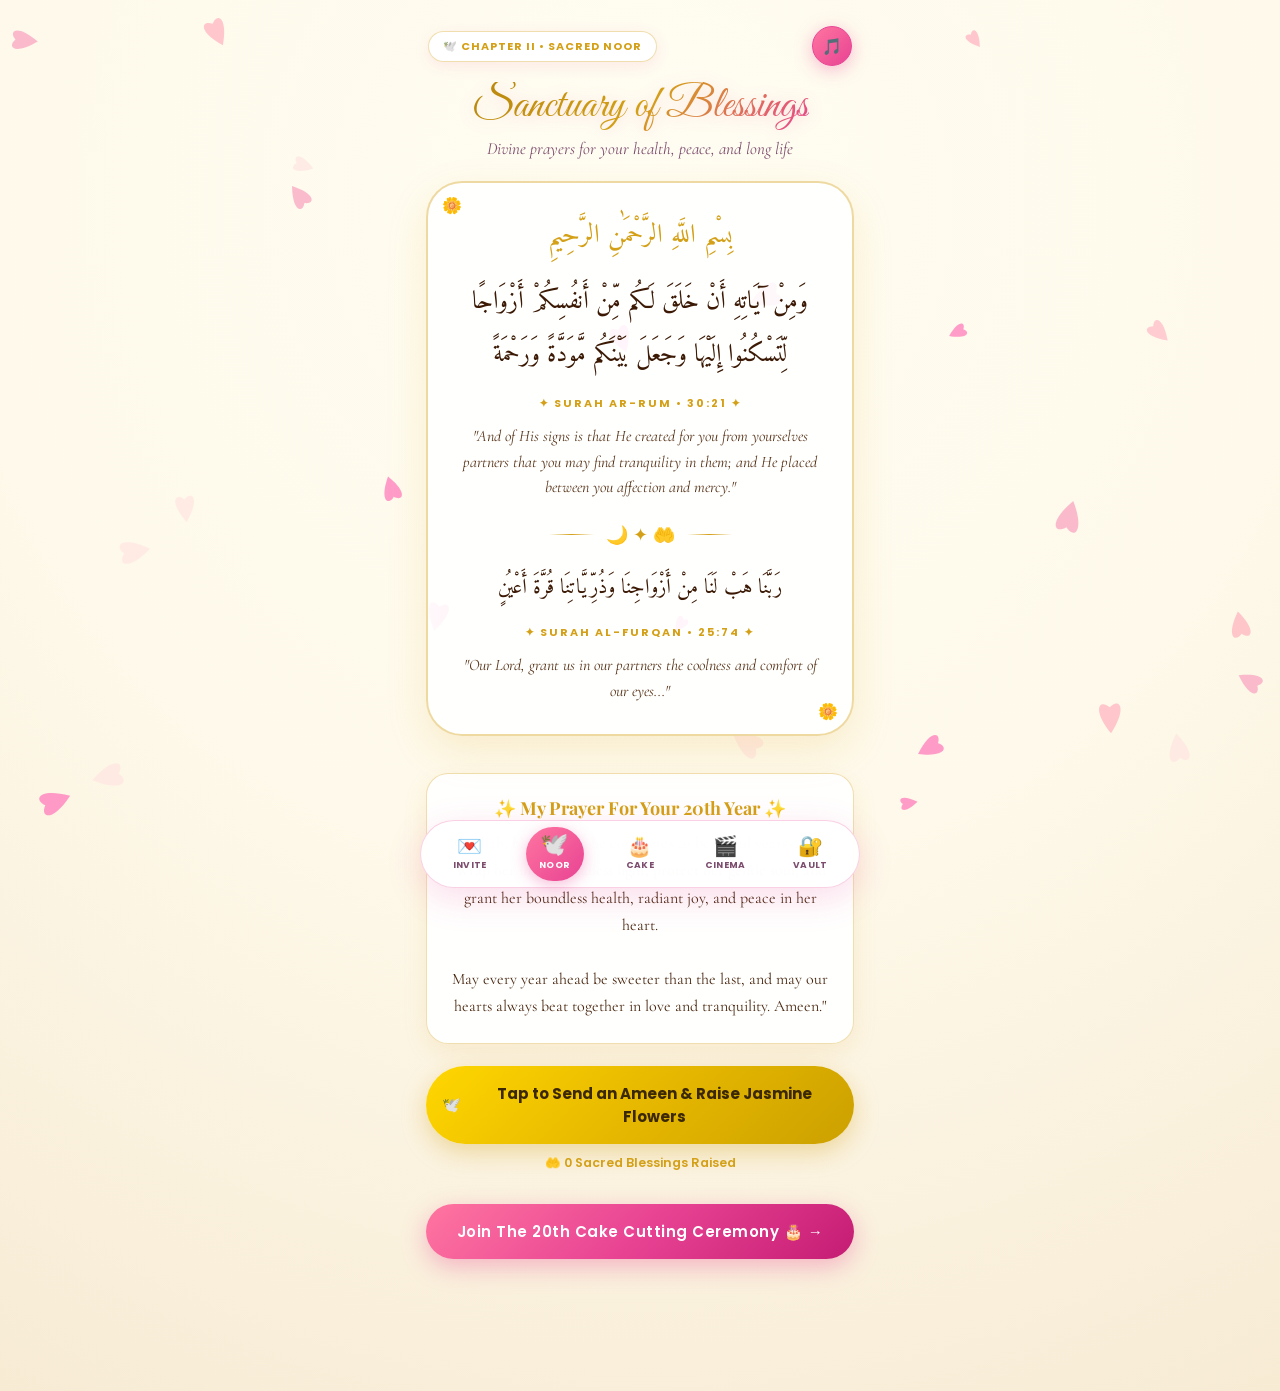
==== blessing.html @ 650d63d4 "Happy 20th Birthday Interactive Experience" ====
<!DOCTYPE html>
<html lang="en">
<head>
  <meta charset="UTF-8">
  <meta name="viewport" content="width=device-width, initial-scale=1.0, maximum-scale=1.0, user-scalable=no, viewport-fit=cover">
  <title>Sanctuary of Noor • Sacred Quranic Blessings</title>
  <link rel="stylesheet" href="shared.css">
  <style>
    /* ═══════════════════════════════════════════
       PAGE 2 THEME: GOLDEN SUNLIGHT & WHITE JASMINE
       ═══════════════════════════════════════════ */
    body {
      background: radial-gradient(circle at 50% 15%, #fffdf2 0%, #fef9ea 50%, #f7ebd4 100%);
    }

    .sacred-frame {
      background: rgba(255, 255, 255, 0.9);
      border: 2px solid rgba(212, 160, 23, 0.4);
      border-radius: var(--radius-lg);
      padding: 30px 18px;
      position: relative;
      box-shadow: 0 15px 40px rgba(212, 160, 23, 0.15), inset 0 0 25px rgba(255, 255, 255, 0.8);
      margin-bottom: 22px;
    }

    .sacred-frame::before {
      content: '🌼';
      position: absolute;
      top: 10px;
      left: 14px;
      font-size: 16px;
    }

    .sacred-frame::after {
      content: '🌼';
      position: absolute;
      bottom: 10px;
      right: 14px;
      font-size: 16px;
    }

    .bismillah {
      font-family: var(--font-arabic);
      font-size: 26px;
      text-align: center;
      color: var(--gold-warm);
      margin-bottom: 18px;
    }

    .quran-verse-ar {
      font-family: var(--font-arabic);
      font-size: clamp(20px, 5.5vw, 25px);
      line-height: 2.1;
      text-align: center;
      color: #3b1904;
      direction: rtl;
      margin-bottom: 14px;
    }

    .quran-reference {
      font-size: 11px;
      text-align: center;
      color: var(--gold-warm);
      letter-spacing: 2px;
      text-transform: uppercase;
      font-weight: 700;
      margin-bottom: 12px;
    }

    .quran-verse-en {
      font-family: var(--font-classy);
      font-size: 16px;
      line-height: 1.6;
      text-align: center;
      color: #59351a;
      font-style: italic;
      margin-bottom: 20px;
      padding: 0 8px;
    }

    .divider-crescent {
      display: flex;
      align-items: center;
      justify-content: center;
      gap: 12px;
      color: var(--gold-warm);
      font-size: 18px;
      margin: 18px 0;
    }

    .divider-line {
      width: 45px;
      height: 1px;
      background: linear-gradient(90deg, transparent, var(--gold-warm), transparent);
    }

    /* Dua Card */
    .dua-card {
      background: rgba(255, 255, 255, 0.95);
      border: 1px solid var(--border-gold);
      border-radius: var(--radius-md);
      padding: 22px 18px;
      margin: 15px 0 22px;
      text-align: center;
      box-shadow: 0 8px 25px rgba(212, 160, 23, 0.12);
    }

    .dua-title {
      font-family: var(--font-serif);
      font-size: 18px;
      font-weight: 700;
      color: var(--gold-warm);
      margin-bottom: 10px;
      display: flex;
      align-items: center;
      justify-content: center;
      gap: 8px;
    }

    .dua-text {
      font-family: var(--font-classy);
      font-size: 16px;
      line-height: 1.7;
      color: #4a2810;
    }

    /* Floating Jasmine / Lantern Button */
    .lantern-spawner-btn {
      width: 100%;
      padding: 16px;
      border-radius: 50px;
      background: linear-gradient(135deg, #ffd700 0%, #e6b800 50%, #cca000 100%);
      border: none;
      color: #3b2800;
      font-family: var(--font-body);
      font-weight: 700;
      font-size: 15px;
      cursor: pointer;
      display: flex;
      align-items: center;
      justify-content: center;
      gap: 10px;
      box-shadow: 0 8px 25px rgba(212, 160, 23, 0.35);
      transition: all 0.3s ease;
      margin-bottom: 10px;
    }

    .lantern-spawner-btn:active {
      transform: scale(0.96);
    }

    .ameen-counter {
      font-size: 12.5px;
      color: var(--gold-warm);
      font-weight: 600;
      text-align: center;
      margin-bottom: 22px;
    }

    .floating-jasmine {
      position: fixed;
      pointer-events: none;
      z-index: 999;
      font-size: 26px;
      animation: driftJasmine 3.8s cubic-bezier(0.2, 0.8, 0.3, 1) forwards;
    }

    @keyframes driftJasmine {
      0% {
        transform: translate(-50%, 0) scale(0.5);
        opacity: 0;
      }
      20% {
        opacity: 1;
        transform: translate(-50%, -30px) scale(1.1);
      }
      100% {
        transform: translate(-50%, -550px) scale(0.8) rotate(35deg);
        opacity: 0;
      }
    }
  </style>
</head>
<body>

  <div class="page-container">
    <!-- Top App Bar -->
    <div class="top-bar">
      <div class="chapter-badge" style="color: var(--gold-warm); border-color: var(--border-gold);">
        🕊️ Chapter II • Sacred Noor
      </div>
      <button class="sound-toggle-btn" id="soundToggleBtn" aria-label="Toggle Sound">🎵</button>
    </div>

    <!-- Sacred Header -->
    <h1 class="title-romantic" style="font-size: 44px; background: linear-gradient(135deg, #b8860b 0%, #d4a017 50%, #e84393 100%); -webkit-background-clip: text; -webkit-text-fill-color: transparent;">
      Sanctuary of Blessings
    </h1>
    <p class="subtitle-soft">Divine prayers for your health, peace, and long life</p>

    <!-- Sacred Frame -->
    <div class="sacred-frame">
      <div class="bismillah">بِسْمِ اللَّهِ الرَّحْمَٰنِ الرَّحِيمِ</div>
      
      <!-- Surah Ar-Rum 30:21 -->
      <div class="quran-verse-ar">
        وَمِنْ آيَاتِهِ أَنْ خَلَقَ لَكُم مِّنْ أَنفُسِكُمْ أَزْوَاجًا لِّتَسْكُنُوا إِلَيْهَا وَجَعَلَ بَيْنَكُم مَّوَدَّةً وَرَحْمَةً
      </div>
      
      <div class="quran-reference">✦ Surah Ar-Rum • 30:21 ✦</div>
      
      <div class="quran-verse-en">
        "And of His signs is that He created for you from yourselves partners that you may find tranquility in them; and He placed between you affection and mercy."
      </div>

      <div class="divider-crescent">
        <span class="divider-line"></span>
        <span>🌙 ✦ 🤲</span>
        <span class="divider-line"></span>
      </div>

      <!-- Surah Al-Furqan 25:74 -->
      <div class="quran-verse-ar" style="font-size: 21px;">
        رَبَّنَا هَبْ لَنَا مِنْ أَزْوَاجِنَا وَذُرِّيَّاتِنَا قُرَّةَ أَعْيُنٍ
      </div>
      
      <div class="quran-reference">✦ Surah Al-Furqan • 25:74 ✦</div>
      
      <div class="quran-verse-en" style="margin-bottom: 0;">
        "Our Lord, grant us in our partners the coolness and comfort of our eyes..."
      </div>
    </div>

    <!-- Personal Dua For Her 20th Birthday -->
    <div class="dua-card">
      <div class="dua-title">✨ My Prayer For Your 20th Year ✨</div>
      <p class="dua-text">
        "O Allah, bless her as she completes 20 beautiful years of life. Wrap her in Your endless light, protect her gentle soul, and grant her boundless health, radiant joy, and peace in her heart.
        <br><br>
        May every year ahead be sweeter than the last, and may our hearts always beat together in love and tranquility. Ameen."
      </p>
    </div>

    <!-- Interactive Blessing Button -->
    <button class="lantern-spawner-btn" id="lanternBtn">
      <span>🕊️</span> Tap to Send an Ameen & Raise Jasmine Flowers
    </button>
    <div class="ameen-counter" id="ameenCounter">🤲 0 Sacred Blessings Raised</div>

    <!-- Next Chapter Button (To Cake Ceremony!) -->
    <a href="cake.html" class="btn-royal" style="margin-top: 10px;">
      Join The 20th Cake Cutting Ceremony 🎂 →
    </a>
  </div>

  <script src="shared.js"></script>
  <script>
    const lanternBtn = document.getElementById('lanternBtn');
    const ameenCounter = document.getElementById('ameenCounter');
    let count = 0;

    lanternBtn.addEventListener('click', (e) => {
      count++;
      ameenCounter.innerHTML = `🤲 ${count} Sacred Blessing${count > 1 ? 's' : ''} Raised to the Heavens`;

      window.triggerHaptic(25);
      if (window.BirthdayAudio) {
        window.BirthdayAudio.playHarpChime([523.25, 659.25, 783.99, 1046.5]);
      }

      const numFlowers = 3;
      for (let i = 0; i < numFlowers; i++) {
        setTimeout(() => {
          const fl = document.createElement('div');
          fl.className = 'floating-jasmine';
          fl.textContent = Math.random() > 0.4 ? '🌼' : '🕊️';
          
          const x = Math.max(30, Math.min(window.innerWidth - 30, e.clientX + (Math.random() - 0.5) * 120));
          const y = e.clientY - 20;

          fl.style.left = `${x}px`;
          fl.style.top = `${y}px`;
          document.body.appendChild(fl);

          setTimeout(() => fl.remove(), 3800);
        }, i * 180);
      }
    });
  </script>
</body>
</html>
---- shared.css ----
/* ═══════════════════════════════════════════════════════════════
   NOOR & ISHQ - ROSY FLORAL & CELEBRATION DESIGN SYSTEM
   Bright, Dreamy, Rose Petals, Urdu Nastaliq & Cinema Morph
   ═══════════════════════════════════════════════════════════════ */

@import url('https://fonts.googleapis.com/css2?family=Amiri:ital,wght@0,400;0,700;1,400&family=Cormorant+Garamond:ital,wght@0,400;0,600;0,700;1,400&family=Great+Vibes&family=Noto+Nastaliq+Urdu:wght@400;600;700&family=Playfair+Display:ital,wght@0,500;0,600;0,700;1,400&family=Poppins:wght@300;400;500;600;700&display=swap');

:root {
  /* Rosy Celebration Light Palette */
  --bg-blush: #fff5f8;
  --bg-cream: #fffdf9;
  --bg-card: rgba(255, 255, 255, 0.92);
  --bg-glass: rgba(255, 255, 255, 0.75);
  
  --rose-primary: #e84393;
  --rose-soft: #ff75a0;
  --rose-petal: #ffb8d2;
  --rose-deep: #b81b6c;
  --gold-warm: #d4a017;
  --gold-shimmer: #e6b800;
  --peach-cream: #ffeaa7;
  
  --text-main: #3a152d;
  --text-muted: #7d4d6e;
  --text-light: #613054;
  
  --border-rose: rgba(232, 67, 147, 0.25);
  --border-gold: rgba(212, 160, 23, 0.35);
  
  --shadow-soft: 0 10px 30px rgba(232, 67, 147, 0.12);
  --shadow-rose: 0 12px 35px rgba(232, 67, 147, 0.22);
  
  --radius-sm: 14px;
  --radius-md: 22px;
  --radius-lg: 36px;
  
  --font-romantic: 'Great Vibes', cursive;
  --font-serif: 'Playfair Display', serif;
  --font-classy: 'Cormorant Garamond', serif;
  --font-arabic: 'Amiri', serif;
  --font-urdu: 'Noto Nastaliq Urdu', serif;
  --font-body: 'Poppins', sans-serif;
}

* {
  margin: 0;
  padding: 0;
  box-sizing: border-box;
  -webkit-tap-highlight-color: transparent;
}

html, body {
  width: 100%;
  min-height: 100vh;
  min-height: 100dvh;
  background-color: var(--bg-blush);
  color: var(--text-main);
  font-family: var(--font-body);
  overflow-x: hidden;
  user-select: none;
  -webkit-user-select: none;
}

body {
  position: relative;
  padding-bottom: 96px; /* Space for bottom nav bar */
}

/* Floating Floral Petals Canvas */
#canvas-petals {
  position: fixed;
  top: 0;
  left: 0;
  width: 100vw;
  height: 100vh;
  pointer-events: none;
  z-index: 1;
}

/* Page Container */
.page-container {
  position: relative;
  z-index: 2;
  width: 100%;
  max-width: 460px;
  margin: 0 auto;
  padding: 20px 16px 36px;
  display: flex;
  flex-direction: column;
  align-items: center;
  min-height: calc(100vh - 96px);
  min-height: calc(100dvh - 96px);
}

/* Top App Header / Status Bar */
.top-bar {
  width: 100%;
  display: flex;
  justify-content: space-between;
  align-items: center;
  padding: 6px 2px 16px;
  position: relative;
  z-index: 10;
}

.chapter-badge {
  display: inline-flex;
  align-items: center;
  gap: 6px;
  padding: 6px 14px;
  background: rgba(255, 255, 255, 0.95);
  border: 1px solid var(--border-rose);
  border-radius: 50px;
  font-size: 11px;
  font-weight: 700;
  letter-spacing: 1px;
  text-transform: uppercase;
  color: var(--rose-deep);
  box-shadow: 0 4px 15px rgba(232, 67, 147, 0.1);
}

.sound-toggle-btn {
  width: 40px;
  height: 40px;
  border-radius: 50%;
  background: rgba(255, 255, 255, 0.92);
  border: 1px solid var(--border-rose);
  color: var(--rose-primary);
  display: flex;
  align-items: center;
  justify-content: center;
  cursor: pointer;
  transition: all 0.3s ease;
  font-size: 16px;
  box-shadow: 0 4px 15px rgba(232, 67, 147, 0.12);
}

.sound-toggle-btn.active {
  background: linear-gradient(135deg, #ff75a0, #e84393);
  color: #fff;
  border-color: #e84393;
  box-shadow: 0 4px 18px rgba(232, 67, 147, 0.35);
}

/* Typography Presets */
.title-romantic {
  font-family: var(--font-romantic);
  font-size: clamp(38px, 11vw, 54px);
  font-weight: normal;
  text-align: center;
  line-height: 1.15;
  background: linear-gradient(135deg, #b81b6c 0%, #e84393 50%, #d4a017 100%);
  -webkit-background-clip: text;
  -webkit-text-fill-color: transparent;
  filter: drop-shadow(0 2px 8px rgba(232, 67, 147, 0.2));
  margin-bottom: 4px;
}

.title-classy {
  font-family: var(--font-serif);
  font-size: clamp(20px, 5.5vw, 26px);
  font-weight: 700;
  text-align: center;
  color: var(--text-main);
  letter-spacing: 0.3px;
  margin-bottom: 6px;
}

.subtitle-soft {
  font-family: var(--font-classy);
  font-size: clamp(15px, 4vw, 17px);
  font-style: italic;
  text-align: center;
  color: var(--text-muted);
  line-height: 1.45;
  margin-bottom: 20px;
}

/* Urdu Typography Class */
.urdu-poetry {
  font-family: var(--font-urdu);
  direction: rtl;
  text-align: center;
  line-height: 2.2;
  font-size: clamp(18px, 5vw, 23px);
  color: #4a1532;
  letter-spacing: 0;
}

.urdu-caption {
  font-family: var(--font-urdu);
  direction: rtl;
  text-align: center;
  line-height: 2.1;
  font-size: 15px;
  color: var(--rose-deep);
}

/* Glass Floral Cards */
.glass-card {
  width: 100%;
  background: var(--bg-card);
  border: 1px solid var(--border-rose);
  border-radius: var(--radius-md);
  padding: 24px 20px;
  box-shadow: var(--shadow-soft);
  backdrop-filter: blur(12px);
  -webkit-backdrop-filter: blur(12px);
  position: relative;
  overflow: hidden;
  margin-bottom: 22px;
}

.glass-card::before {
  content: '';
  position: absolute;
  top: 0;
  left: 0;
  width: 100%;
  height: 4px;
  background: linear-gradient(90deg, #ff75a0, #d4a017, #ff75a0);
}

/* Luxury Floral Buttons */
.btn-royal {
  display: inline-flex;
  align-items: center;
  justify-content: center;
  gap: 10px;
  width: 100%;
  padding: 16px 26px;
  font-family: var(--font-body);
  font-size: 15px;
  font-weight: 600;
  letter-spacing: 0.5px;
  color: #fff;
  background: linear-gradient(135deg, #ff75a0 0%, #e84393 50%, #c41c73 100%);
  border: none;
  border-radius: 50px;
  cursor: pointer;
  text-decoration: none;
  box-shadow: 0 8px 25px rgba(232, 67, 147, 0.35);
  transition: all 0.3s cubic-bezier(0.34, 1.56, 0.64, 1);
  position: relative;
  overflow: hidden;
}

.btn-royal:active {
  transform: scale(0.96);
  box-shadow: 0 4px 15px rgba(232, 67, 147, 0.25);
}

.btn-royal-gold {
  color: #3b2800;
  background: linear-gradient(135deg, #fff3b0 0%, #ffd700 50%, #e2b343 100%);
  box-shadow: 0 8px 25px rgba(212, 160, 23, 0.35);
}

/* Floating Bottom Navigation Bar */
.bottom-nav-bar {
  position: fixed;
  bottom: 12px;
  left: 50%;
  transform: translateX(-50%);
  width: calc(100% - 24px);
  max-width: 440px;
  height: 68px;
  background: rgba(255, 255, 255, 0.95);
  border: 1px solid rgba(232, 67, 147, 0.25);
  border-radius: 40px;
  backdrop-filter: blur(20px);
  -webkit-backdrop-filter: blur(20px);
  display: flex;
  align-items: center;
  justify-content: space-around;
  padding: 0 6px;
  z-index: 1000;
  box-shadow: 0 10px 35px rgba(232, 67, 147, 0.18);
  transition: transform 0.4s ease, opacity 0.4s ease;
}

.bottom-nav-bar.hidden {
  transform: translate(-50%, 120%);
  opacity: 0;
  pointer-events: none;
}

.nav-item {
  display: flex;
  flex-direction: column;
  align-items: center;
  justify-content: center;
  text-decoration: none;
  color: var(--text-muted);
  width: 58px;
  height: 54px;
  border-radius: 27px;
  transition: all 0.3s cubic-bezier(0.4, 0, 0.2, 1);
}

.nav-item-icon {
  font-size: 20px;
  line-height: 1;
  transition: transform 0.3s ease;
}

.nav-item-label {
  font-size: 9px;
  font-weight: 700;
  margin-top: 3px;
  letter-spacing: 0.3px;
  text-transform: uppercase;
}

.nav-item.active {
  color: #fff;
  background: linear-gradient(135deg, #ff75a0, #e84393);
  box-shadow: 0 4px 15px rgba(232, 67, 147, 0.35);
}

.nav-item.active .nav-item-icon {
  transform: translateY(-2px) scale(1.15);
}

/* Touch Floating Flowers */
.touch-flower {
  position: fixed;
  pointer-events: none;
  z-index: 9999;
  animation: floatUpFlower 1.1s cubic-bezier(0.1, 0.8, 0.3, 1) forwards;
}

@keyframes floatUpFlower {
  0% { transform: translate(-50%, -50%) scale(0.6) rotate(0deg); opacity: 1; }
  100% { transform: translate(-50%, calc(-50% - 45px)) scale(1.2) rotate(45deg); opacity: 0; }
}

@keyframes pulseGlowSoft {
  0%, 100% { transform: scale(1); filter: drop-shadow(0 4px 12px rgba(232, 67, 147, 0.25)); }
  50% { transform: scale(1.04); filter: drop-shadow(0 6px 20px rgba(232, 67, 147, 0.45)); }
}

@keyframes floatGentle {
  0%, 100% { transform: translateY(0); }
  50% { transform: translateY(-8px); }
}
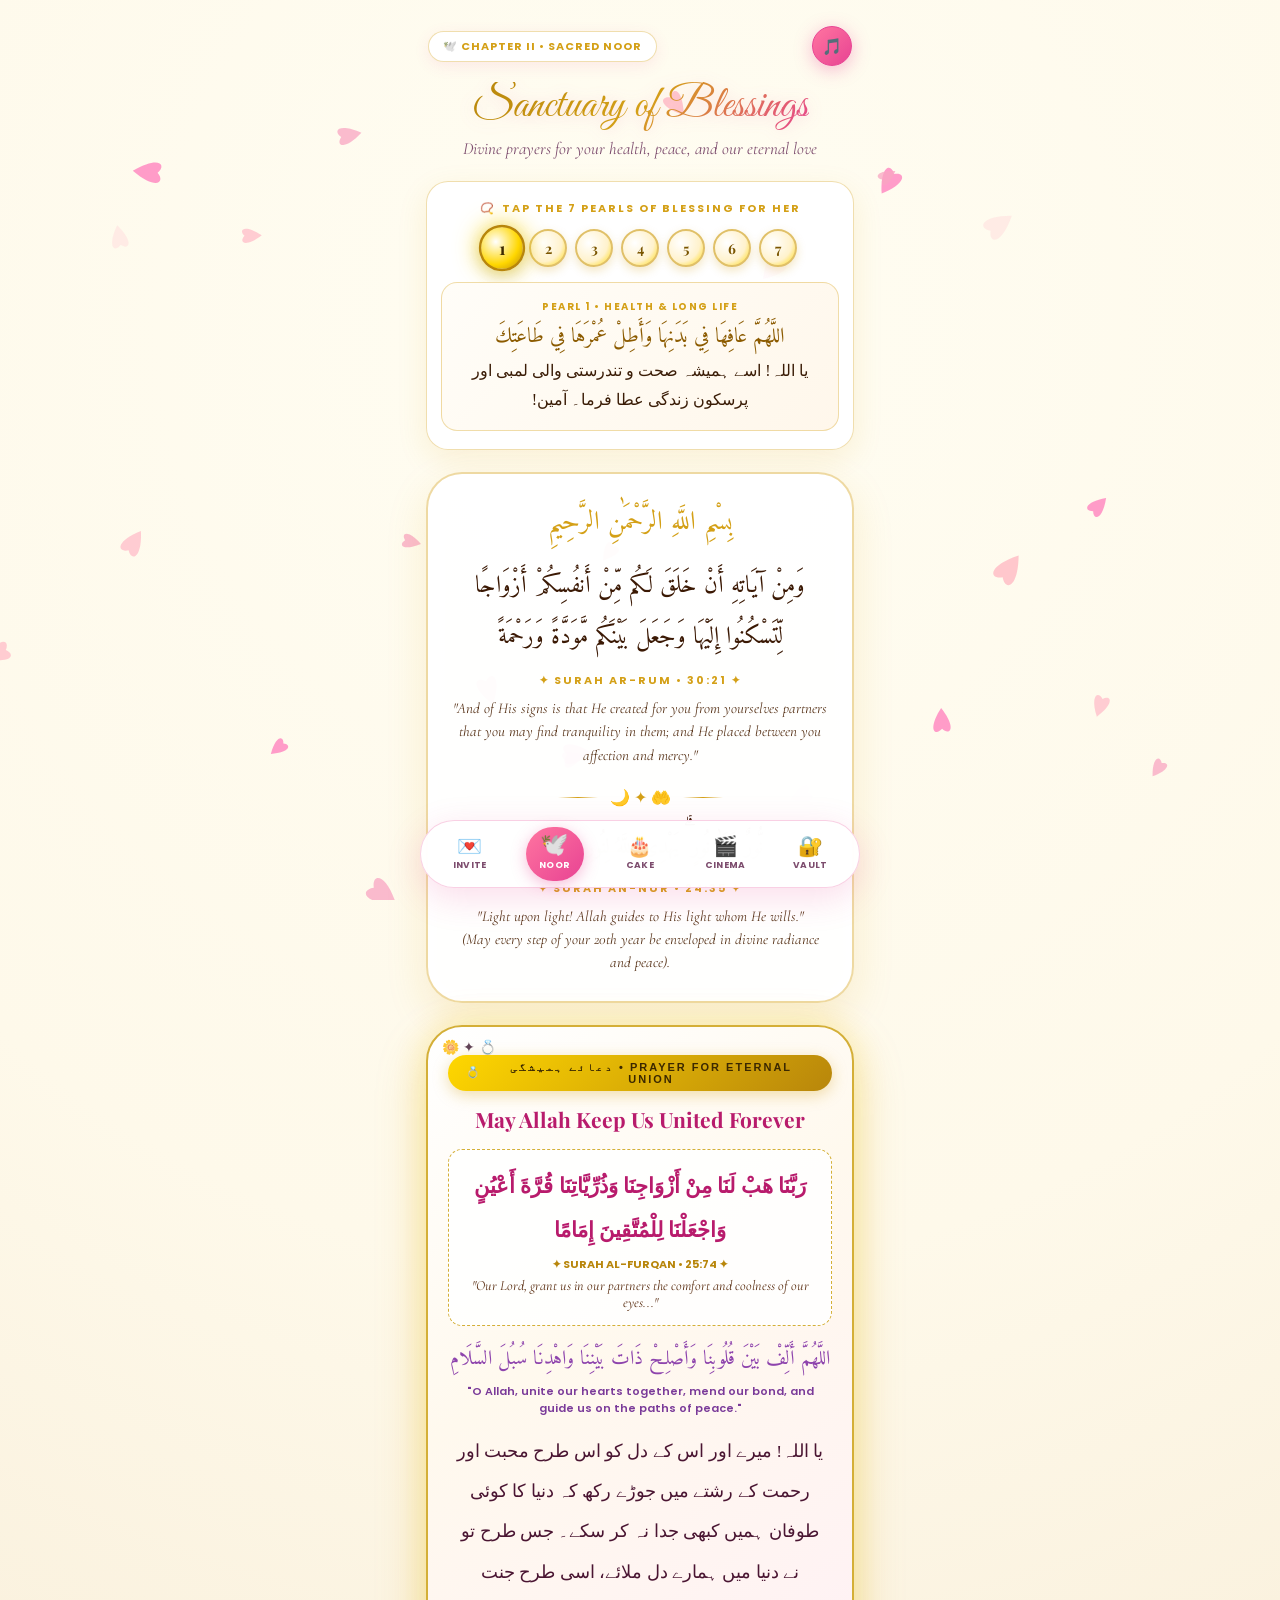
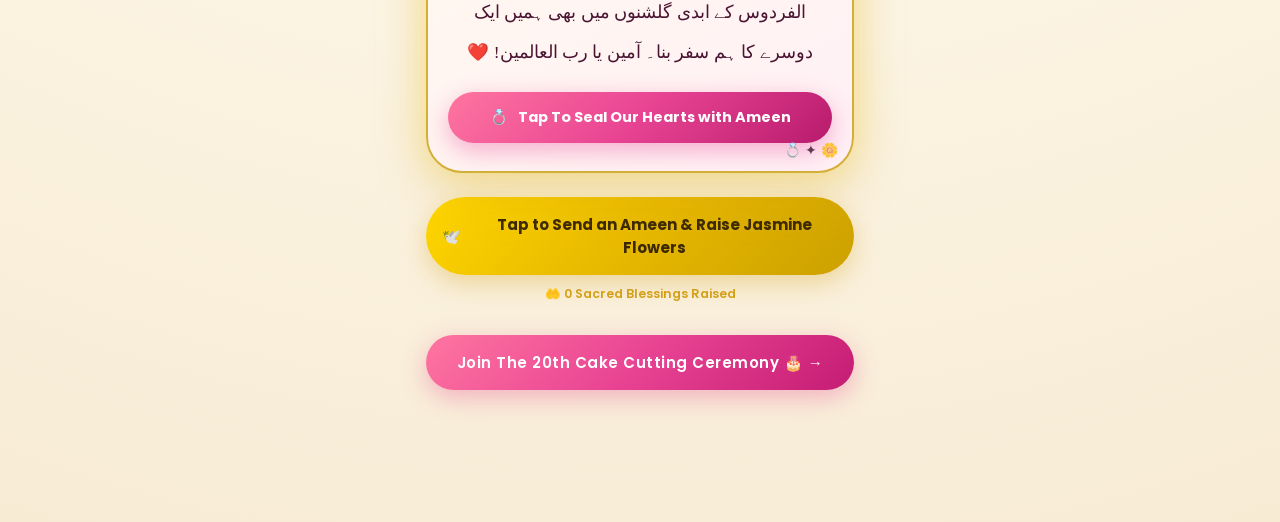
==== commit 04a75248: "Upgrade Noor Sanctuary: 7-Pearl interactive Tasbih, Ayat An-Nur, and highlighted Eternal Union praye" ====
--- a/blessing.html
+++ b/blessing.html
@@ -3,40 +3,133 @@
 <head>
   <meta charset="UTF-8">
   <meta name="viewport" content="width=device-width, initial-scale=1.0, maximum-scale=1.0, user-scalable=no, viewport-fit=cover">
-  <title>Sanctuary of Noor • Sacred Quranic Blessings</title>
+  <title>Sanctuary of Noor • Sacred Blessings & Eternal Union</title>
   <link rel="stylesheet" href="shared.css">
   <style>
     /* ═══════════════════════════════════════════
-       PAGE 2 THEME: GOLDEN SUNLIGHT & WHITE JASMINE
+       PAGE 2 THEME: GOLDEN SUNLIGHT & SACRED NOOR
        ═══════════════════════════════════════════ */
     body {
       background: radial-gradient(circle at 50% 15%, #fffdf2 0%, #fef9ea 50%, #f7ebd4 100%);
     }
 
+    /* ═══════════════════════════════════════════
+       1. INTERACTIVE PEARL TASBIH (7 BLESSINGS)
+       ═══════════════════════════════════════════ */
+    .tasbih-container {
+      width: 100%;
+      background: rgba(255, 255, 255, 0.95);
+      border: 1.5px solid var(--border-gold);
+      border-radius: var(--radius-md);
+      padding: 18px 14px;
+      margin-bottom: 22px;
+      box-shadow: 0 10px 30px rgba(212, 160, 23, 0.12);
+      text-align: center;
+    }
+
+    .tasbih-header-title {
+      font-size: 11px;
+      font-weight: 700;
+      color: var(--gold-warm);
+      letter-spacing: 2px;
+      text-transform: uppercase;
+      margin-bottom: 12px;
+      display: flex;
+      align-items: center;
+      justify-content: center;
+      gap: 6px;
+    }
+
+    /* Pearl Beads Track */
+    .pearls-track {
+      display: flex;
+      justify-content: center;
+      align-items: center;
+      gap: 8px;
+      margin-bottom: 15px;
+    }
+
+    .pearl-bead {
+      width: 38px;
+      height: 38px;
+      border-radius: 50%;
+      background: radial-gradient(circle at 35% 35%, #ffffff, #fff2cc 60%, #ffd700 100%);
+      border: 2px solid #e0c068;
+      box-shadow: 0 4px 10px rgba(212, 160, 23, 0.25);
+      display: flex;
+      align-items: center;
+      justify-content: center;
+      font-family: var(--font-serif);
+      font-size: 14px;
+      font-weight: 700;
+      color: #7a5500;
+      cursor: pointer;
+      transition: all 0.3s cubic-bezier(0.34, 1.56, 0.64, 1);
+    }
+
+    .pearl-bead.active {
+      transform: scale(1.22);
+      background: radial-gradient(circle at 35% 35%, #ffffff, #ffd700 60%, #b8860b 100%);
+      border-color: #b8860b;
+      box-shadow: 0 0 20px rgba(255, 215, 0, 0.8), 0 4px 12px rgba(0, 0, 0, 0.15);
+      color: #3b2800;
+    }
+
+    /* Active Pearl Prayer Display Box */
+    .pearl-prayer-box {
+      background: linear-gradient(135deg, #fffdf8 0%, #fff7eb 100%);
+      border: 1.5px solid rgba(212, 160, 23, 0.35);
+      border-radius: 16px;
+      padding: 16px 14px;
+      animation: popDua 0.5s cubic-bezier(0.34, 1.56, 0.64, 1) forwards;
+      min-height: 125px;
+      display: flex;
+      flex-direction: column;
+      justify-content: center;
+    }
+
+    @keyframes popDua {
+      from { transform: scale(0.95); opacity: 0; }
+      to { transform: scale(1); opacity: 1; }
+    }
+
+    .pearl-dua-badge {
+      font-size: 10px;
+      font-weight: 700;
+      letter-spacing: 1.5px;
+      text-transform: uppercase;
+      color: var(--gold-warm);
+      margin-bottom: 6px;
+    }
+
+    .pearl-dua-ar {
+      font-family: var(--font-arabic);
+      font-size: 21px;
+      color: #8c5b00;
+      direction: rtl;
+      line-height: 1.5;
+      margin-bottom: 4px;
+    }
+
+    .pearl-dua-ur {
+      font-family: var(--font-urdu);
+      font-size: 16px;
+      color: #3a1c06;
+      direction: rtl;
+      line-height: 1.8;
+    }
+
+    /* ═══════════════════════════════════════════
+       2. SACRED QURANIC VERSES FRAME
+       ═══════════════════════════════════════════ */
     .sacred-frame {
-      background: rgba(255, 255, 255, 0.9);
+      background: rgba(255, 255, 255, 0.94);
       border: 2px solid rgba(212, 160, 23, 0.4);
       border-radius: var(--radius-lg);
-      padding: 30px 18px;
+      padding: 26px 18px;
       position: relative;
       box-shadow: 0 15px 40px rgba(212, 160, 23, 0.15), inset 0 0 25px rgba(255, 255, 255, 0.8);
       margin-bottom: 22px;
-    }
-
-    .sacred-frame::before {
-      content: '🌼';
-      position: absolute;
-      top: 10px;
-      left: 14px;
-      font-size: 16px;
-    }
-
-    .sacred-frame::after {
-      content: '🌼';
-      position: absolute;
-      bottom: 10px;
-      right: 14px;
-      font-size: 16px;
     }
 
     .bismillah {
@@ -44,17 +137,17 @@
       font-size: 26px;
       text-align: center;
       color: var(--gold-warm);
-      margin-bottom: 18px;
+      margin-bottom: 16px;
     }
 
     .quran-verse-ar {
       font-family: var(--font-arabic);
-      font-size: clamp(20px, 5.5vw, 25px);
+      font-size: clamp(20px, 5.5vw, 24px);
       line-height: 2.1;
       text-align: center;
       color: #3b1904;
       direction: rtl;
-      margin-bottom: 14px;
+      margin-bottom: 10px;
     }
 
     .quran-reference {
@@ -64,18 +157,18 @@
       letter-spacing: 2px;
       text-transform: uppercase;
       font-weight: 700;
-      margin-bottom: 12px;
+      margin-bottom: 8px;
     }
 
     .quran-verse-en {
       font-family: var(--font-classy);
-      font-size: 16px;
-      line-height: 1.6;
+      font-size: 15px;
+      line-height: 1.55;
       text-align: center;
       color: #59351a;
       font-style: italic;
-      margin-bottom: 20px;
-      padding: 0 8px;
+      margin-bottom: 18px;
+      padding: 0 6px;
     }
 
     .divider-crescent {
@@ -84,47 +177,129 @@
       justify-content: center;
       gap: 12px;
       color: var(--gold-warm);
-      font-size: 18px;
-      margin: 18px 0;
+      font-size: 16px;
+      margin: 16px 0;
     }
 
     .divider-line {
-      width: 45px;
+      width: 40px;
       height: 1px;
       background: linear-gradient(90deg, transparent, var(--gold-warm), transparent);
     }
 
-    /* Dua Card */
-    .dua-card {
-      background: rgba(255, 255, 255, 0.95);
-      border: 1px solid var(--border-gold);
-      border-radius: var(--radius-md);
-      padding: 22px 18px;
-      margin: 15px 0 22px;
+    /* ═══════════════════════════════════════════
+       3. HIGHLIGHTED CENTERPIECE: ETERNAL UNION PRAYER
+       ═══════════════════════════════════════════ */
+    .eternal-union-chamber {
+      width: 100%;
+      background: linear-gradient(145deg, #ffffff 0%, #fff9ee 40%, #fff0f6 100%);
+      border: 2.5px solid #d4af37;
+      border-radius: var(--radius-lg);
+      padding: 28px 20px;
+      position: relative;
+      box-shadow: 0 20px 50px rgba(212, 160, 23, 0.28), 0 0 35px rgba(255, 215, 0, 0.25);
+      margin-bottom: 24px;
       text-align: center;
-      box-shadow: 0 8px 25px rgba(212, 160, 23, 0.12);
-    }
-
-    .dua-title {
+      overflow: hidden;
+    }
+
+    /* Corner Jasmine Flourishes */
+    .eternal-union-chamber::before {
+      content: '🌼 ✦ 💍';
+      position: absolute;
+      top: 10px;
+      left: 14px;
+      font-size: 14px;
+      opacity: 0.8;
+    }
+
+    .eternal-union-chamber::after {
+      content: '💍 ✦ 🌼';
+      position: absolute;
+      bottom: 10px;
+      right: 14px;
+      font-size: 14px;
+      opacity: 0.8;
+    }
+
+    .union-crown-badge {
+      display: inline-flex;
+      align-items: center;
+      gap: 6px;
+      padding: 6px 18px;
+      background: linear-gradient(135deg, #ffd700, #b8860b);
+      color: #3b2800;
+      font-size: 11px;
+      font-weight: 800;
+      letter-spacing: 2px;
+      text-transform: uppercase;
+      border-radius: 50px;
+      box-shadow: 0 4px 15px rgba(212, 160, 23, 0.35);
+      margin-bottom: 14px;
+    }
+
+    .union-title {
       font-family: var(--font-serif);
-      font-size: 18px;
-      font-weight: 700;
-      color: var(--gold-warm);
-      margin-bottom: 10px;
+      font-size: 21px;
+      font-weight: 700;
+      color: var(--rose-deep);
+      margin-bottom: 16px;
+    }
+
+    /* Furqan 25:74 */
+    .furqan-verse-box {
+      background: rgba(255, 255, 255, 0.85);
+      border: 1px dashed #d4af37;
+      border-radius: 14px;
+      padding: 14px 12px;
+      margin-bottom: 16px;
+    }
+
+    .union-urdu-vow {
+      font-family: var(--font-urdu);
+      font-size: 17.5px;
+      line-height: 2.3;
+      color: #4a1532;
+      direction: rtl;
+      margin: 14px 0 20px;
+      padding: 0 6px;
+    }
+
+    /* Interactive "Seal Our Hearts" Button */
+    .seal-union-btn {
+      width: 100%;
+      padding: 15px;
+      border-radius: 50px;
+      background: linear-gradient(135deg, #ff75a0 0%, #e84393 50%, #b81b6c 100%);
+      border: none;
+      color: #ffffff;
+      font-family: var(--font-body);
+      font-size: 14.5px;
+      font-weight: 700;
+      cursor: pointer;
       display: flex;
       align-items: center;
       justify-content: center;
-      gap: 8px;
-    }
-
-    .dua-text {
-      font-family: var(--font-classy);
-      font-size: 16px;
-      line-height: 1.7;
-      color: #4a2810;
-    }
-
-    /* Floating Jasmine / Lantern Button */
+      gap: 10px;
+      box-shadow: 0 8px 25px rgba(232, 67, 147, 0.4);
+      transition: all 0.3s ease;
+    }
+
+    .seal-union-btn:active {
+      transform: scale(0.96);
+    }
+
+    .union-seal-status {
+      font-size: 12.5px;
+      color: var(--gold-warm);
+      font-weight: 700;
+      margin-top: 10px;
+      display: none;
+    }
+
+    /* ═══════════════════════════════════════════
+       4. INTERACTIVE LANTERN BLESSING
+       ═══════════════════════════════════════════ */
     .lantern-spawner-btn {
       width: 100%;
       padding: 16px;
@@ -166,18 +341,9 @@
     }
 
     @keyframes driftJasmine {
-      0% {
-        transform: translate(-50%, 0) scale(0.5);
-        opacity: 0;
-      }
-      20% {
-        opacity: 1;
-        transform: translate(-50%, -30px) scale(1.1);
-      }
-      100% {
-        transform: translate(-50%, -550px) scale(0.8) rotate(35deg);
-        opacity: 0;
-      }
+      0% { transform: translate(-50%, 0) scale(0.5); opacity: 0; }
+      20% { opacity: 1; transform: translate(-50%, -30px) scale(1.1); }
+      100% { transform: translate(-50%, -550px) scale(0.8) rotate(35deg); opacity: 0; }
     }
   </style>
 </head>
@@ -196,19 +362,46 @@
     <h1 class="title-romantic" style="font-size: 44px; background: linear-gradient(135deg, #b8860b 0%, #d4a017 50%, #e84393 100%); -webkit-background-clip: text; -webkit-text-fill-color: transparent;">
       Sanctuary of Blessings
     </h1>
-    <p class="subtitle-soft">Divine prayers for your health, peace, and long life</p>
-
-    <!-- Sacred Frame -->
+    <p class="subtitle-soft">Divine prayers for your health, peace, and our eternal love</p>
+
+    <!-- ═══════════════════════════════════════════
+         PART 1: INTERACTIVE PEARL TASBIH (7 BLESSINGS)
+         ═══════════════════════════════════════════ -->
+    <div class="tasbih-container">
+      <div class="tasbih-header-title">
+        <span>📿</span> Tap The 7 Pearls of Blessing For Her
+      </div>
+
+      <!-- 7 Pearls Track -->
+      <div class="pearls-track" id="pearlsTrack">
+        <div class="pearl-bead active" data-index="0">1</div>
+        <div class="pearl-bead" data-index="1">2</div>
+        <div class="pearl-bead" data-index="2">3</div>
+        <div class="pearl-bead" data-index="3">4</div>
+        <div class="pearl-bead" data-index="4">5</div>
+        <div class="pearl-bead" data-index="5">6</div>
+        <div class="pearl-bead" data-index="6">7</div>
+      </div>
+
+      <!-- Active Prayer Reveal Card -->
+      <div class="pearl-prayer-box" id="pearlPrayerBox">
+        <div class="pearl-dua-badge" id="duaBadge">Pearl 1 • Health & Long Life</div>
+        <div class="pearl-dua-ar" id="duaAr">اللَّهُمَّ عَافِهَا فِي بَدَنِهَا وَأَطِلْ عُمْرَهَا فِي طَاعَتِكَ</div>
+        <div class="pearl-dua-ur" id="duaUr">یا اللہ! اسے ہمیشہ صحت و تندرستی والی لمبی اور پرسکون زندگی عطا فرما۔ آمین!</div>
+      </div>
+    </div>
+
+    <!-- ═══════════════════════════════════════════
+         PART 2: SACRED QURANIC VERSES
+         ═══════════════════════════════════════════ -->
     <div class="sacred-frame">
       <div class="bismillah">بِسْمِ اللَّهِ الرَّحْمَٰنِ الرَّحِيمِ</div>
       
-      <!-- Surah Ar-Rum 30:21 -->
+      <!-- 1. Surah Ar-Rum 30:21 -->
       <div class="quran-verse-ar">
         وَمِنْ آيَاتِهِ أَنْ خَلَقَ لَكُم مِّنْ أَنفُسِكُمْ أَزْوَاجًا لِّتَسْكُنُوا إِلَيْهَا وَجَعَلَ بَيْنَكُم مَّوَدَّةً وَرَحْمَةً
       </div>
-      
       <div class="quran-reference">✦ Surah Ar-Rum • 30:21 ✦</div>
-      
       <div class="quran-verse-en">
         "And of His signs is that He created for you from yourselves partners that you may find tranquility in them; and He placed between you affection and mercy."
       </div>
@@ -219,29 +412,70 @@
         <span class="divider-line"></span>
       </div>
 
+      <!-- 2. Ayat An-Nur 24:35 (Divine Radiance for Her) -->
+      <div class="quran-verse-ar" style="font-size: 21px;">
+        نُّورٌ عَلَىٰ نُورٍ ۗ يَهْدِي اللَّهُ لِنُورِهِ مَن يَشَاءُ
+      </div>
+      <div class="quran-reference">✦ Surah An-Nur • 24:35 ✦</div>
+      <div class="quran-verse-en" style="margin-bottom: 0;">
+        "Light upon light! Allah guides to His light whom He wills."<br>
+        <em>(May every step of your 20th year be enveloped in divine radiance and peace).</em>
+      </div>
+    </div>
+
+    <!-- ═══════════════════════════════════════════
+         PART 3: THE HIGHLIGHTED CENTERPIECE:
+         PRAYER FOR KEEPING US TOGETHER FOREVER
+         ═══════════════════════════════════════════ -->
+    <div class="eternal-union-chamber">
+      <div class="union-crown-badge">
+        <span>💍</span> دعائے ہمیشگی • PRAYER FOR ETERNAL UNION
+      </div>
+
+      <h2 class="union-title">
+        May Allah Keep Us United Forever
+      </h2>
+
       <!-- Surah Al-Furqan 25:74 -->
-      <div class="quran-verse-ar" style="font-size: 21px;">
-        رَبَّنَا هَبْ لَنَا مِنْ أَزْوَاجِنَا وَذُرِّيَّاتِنَا قُرَّةَ أَعْيُنٍ
-      </div>
-      
-      <div class="quran-reference">✦ Surah Al-Furqan • 25:74 ✦</div>
-      
-      <div class="quran-verse-en" style="margin-bottom: 0;">
-        "Our Lord, grant us in our partners the coolness and comfort of our eyes..."
+      <div class="furqan-verse-box">
+        <div class="quran-verse-ar" style="color: #b81b6c; font-weight: bold; font-size: 21px; margin-bottom: 4px;">
+          رَبَّنَا هَبْ لَنَا مِنْ أَزْوَاجِنَا وَذُرِّيَّاتِنَا قُرَّةَ أَعْيُنٍ وَاجْعَلْنَا لِلْمُتَّقِينَ إِمَامًا
+        </div>
+        <div style="font-size: 11px; font-weight: 700; color: #b8860b; text-transform: uppercase;">
+          ✦ Surah Al-Furqan • 25:74 ✦
+        </div>
+        <div style="font-family: var(--font-classy); font-size: 14px; font-style: italic; color: #5a2e12; margin-top: 4px;">
+          "Our Lord, grant us in our partners the comfort and coolness of our eyes..."
+        </div>
+      </div>
+
+      <!-- Prophetic Prayer for Uniting Hearts -->
+      <div style="font-family: var(--font-arabic); font-size: 20px; color: #8e44ad; direction: rtl; margin-bottom: 6px;">
+        اللَّهُمَّ أَلِّفْ بَيْنَ قُلُوبِنَا وَأَصْلِحْ ذَاتَ بَيْنِنَا وَاهْدِنَا سُبُلَ السَّلَامِ
+      </div>
+      <div style="font-size: 11px; color: #7a3a99; font-weight: 600; margin-bottom: 12px;">
+        "O Allah, unite our hearts together, mend our bond, and guide us on the paths of peace."
+      </div>
+
+      <!-- Soulful Urdu Vow -->
+      <div class="union-urdu-vow">
+        یا اللہ! میرے اور اس کے دل کو اس طرح محبت اور رحمت کے رشتے میں جوڑے رکھ کہ دنیا کا کوئی طوفان ہمیں کبھی جدا نہ کر سکے۔  
+        جس طرح تو نے دنیا میں ہمارے دل ملائے، اسی طرح جنت الفردوس کے ابدی گلشنوں میں بھی ہمیں ایک دوسرے کا ہم سفر بنا۔ آمین یا رب العالمین! ❤️
+      </div>
+
+      <!-- Interactive Seal Button -->
+      <button class="seal-union-btn" id="sealUnionBtn">
+        <span>💍</span> Tap To Seal Our Hearts with Ameen
+      </button>
+
+      <div class="union-seal-status" id="unionSealStatus">
+        ✨ Our Hearts Sealed in Allah's Protection • آمین یا رب العالمین ✨
       </div>
     </div>
 
-    <!-- Personal Dua For Her 20th Birthday -->
-    <div class="dua-card">
-      <div class="dua-title">✨ My Prayer For Your 20th Year ✨</div>
-      <p class="dua-text">
-        "O Allah, bless her as she completes 20 beautiful years of life. Wrap her in Your endless light, protect her gentle soul, and grant her boundless health, radiant joy, and peace in her heart.
-        <br><br>
-        May every year ahead be sweeter than the last, and may our hearts always beat together in love and tranquility. Ameen."
-      </p>
-    </div>
-
-    <!-- Interactive Blessing Button -->
+    <!-- ═══════════════════════════════════════════
+         PART 4: INTERACTIVE JASMINE & LANTERNS
+         ═══════════════════════════════════════════ -->
     <button class="lantern-spawner-btn" id="lanternBtn">
       <span>🕊️</span> Tap to Send an Ameen & Raise Jasmine Flowers
     </button>
@@ -253,8 +487,103 @@
     </a>
   </div>
 
+  <script src="assets/fireworks.js"></script>
   <script src="shared.js"></script>
   <script>
+    // ─── 7 PEARLS OF BLESSINGS DATA ───
+    const PEARL_BLESSINGS = [
+      {
+        badge: "Pearl 1 • Health & Long Life",
+        ar: "اللَّهُمَّ عَافِهَا فِي بَدَنِهَا وَأَطِلْ عُمْرَهَا فِي طَاعَتِكَ",
+        ur: "یا اللہ! اسے ہمیشہ صحت و تندرستی والی لمبی اور پرسکون زندگی عطا فرما۔ آمین!"
+      },
+      {
+        badge: "Pearl 2 • Peace of Mind & Heart",
+        ar: "رَبِّ اشْرَحْ لَهَا صَدْرَهَا وَيَسِّرْ لَهَا أَمْرَهَا",
+        ur: "یا اللہ! اس کے دل کو ہر پریشانی سے پاک رکھ کر ہمیشہ سکون کا گہوارہ بنا دے۔ آمین!"
+      },
+      {
+        badge: "Pearl 3 • Divine Noor & Radiance",
+        ar: "اللَّهُمَّ اجْعَلْ لَهَا فِي قَلْبِهَا نُورًا وَفِي وَجْهِهَا نُورًا",
+        ur: "یا اللہ! اس کی زندگی، اس کے دل اور اس کے چہرے کو ہمیشہ اپنے نور سے منور رکھ۔ آمین!"
+      },
+      {
+        badge: "Pearl 4 • Barakah in Her 20s",
+        ar: "اللَّهُمَّ بَارِكْ لَهَا فِي عُمْرِهَا وَشَبَابِهَا وَعَمَلِهَا",
+        ur: "بیسویں سالگرہ پر یا رب! اس کی عمر اور جوانی میں بے حساب برکتیں اور خوشیاں عطا فرما۔ آمین!"
+      },
+      {
+        badge: "Pearl 5 • Divine Protection from Harm",
+        ar: "فَاللَّهُ خَيْرٌ حَافِظًا ۖ وَهُوَ أَرْحَمُ الرَّاحِمِينَ",
+        ur: "یا اللہ! اسے ہر بری نظر، ہر غم اور ہر مصیبت سے اپنی پناہ میں محفوظ رکھ۔ آمین!"
+      },
+      {
+        badge: "Pearl 6 • Fulfillment of Dreams",
+        ar: "رَبَّنَا آتِنَا فِي الدُّنْيَا حَسَنَةً وَفِي الْآخِرَةِ حَسَنَةً",
+        ur: "اس کے دل کی ہر پاکیزہ خواہش اور چھپی دعا کو اپنی بارگاہ میں قبولیت بخش۔ آمین!"
+      },
+      {
+        badge: "Pearl 7 • United Forever in Jannah",
+        ar: "اللَّهُمَّ اجْمَعْنَا فِي ظِلِّ عَرْشِكَ وَفِي فِرْدَوْسِكَ الْأَعْلَى",
+        ur: "یا اللہ! ہماری محبت کو دنیا سے لے کر جنت الفردوس کے اعلیٰ ترین مقام تک ہمیشہ قائم رکھ۔ آمین!"
+      }
+    ];
+
+    const track = document.getElementById('pearlsTrack');
+    const beads = document.querySelectorAll('.pearl-bead');
+    const prayerBox = document.getElementById('pearlPrayerBox');
+    const badge = document.getElementById('duaBadge');
+    const arText = document.getElementById('duaAr');
+    const urText = document.getElementById('duaUr');
+
+    beads.forEach(bead => {
+      bead.addEventListener('click', () => {
+        const idx = parseInt(bead.getAttribute('data-index'));
+        selectPearl(idx);
+      });
+    });
+
+    function selectPearl(idx) {
+      beads.forEach(b => b.classList.remove('active'));
+      beads[idx].classList.add('active');
+
+      window.triggerHaptic(20);
+      if (window.BirthdayAudio) {
+        window.BirthdayAudio.playHarpChime([659.25, 783.99, 987.77, 1174.66]);
+      }
+
+      const item = PEARL_BLESSINGS[idx];
+      badge.textContent = item.badge;
+      arText.textContent = item.ar;
+      urText.textContent = item.ur;
+
+      // Re-trigger animation
+      prayerBox.style.animation = 'none';
+      prayerBox.offsetHeight;
+      prayerBox.style.animation = 'popDua 0.5s cubic-bezier(0.34, 1.56, 0.64, 1) forwards';
+    }
+
+    // ─── SEAL OUR HEARTS INTERACTION ───
+    const sealBtn = document.getElementById('sealUnionBtn');
+    const sealStatus = document.getElementById('unionSealStatus');
+
+    sealBtn.addEventListener('click', () => {
+      window.triggerHaptic([50, 100, 50, 100]);
+      if (window.BirthdayAudio) {
+        window.BirthdayAudio.playHarpChime([523.25, 659.25, 783.99, 1046.5, 1318.5]);
+      }
+
+      sealStatus.style.display = 'block';
+      sealBtn.style.background = 'linear-gradient(135deg, #ffd700, #b8860b)';
+      sealBtn.innerHTML = '<span>💍</span> Sealed With Eternal Ameen ❤️';
+
+      // Launch gentle heart fireworks
+      if (window.Fireworks) {
+        window.Fireworks.launch(null, null, window.innerWidth * 0.5, window.innerHeight * 0.35, true);
+      }
+    });
+
+    // ─── LANTERN BLESSING INTERACTION ───
     const lanternBtn = document.getElementById('lanternBtn');
     const ameenCounter = document.getElementById('ameenCounter');
     let count = 0;
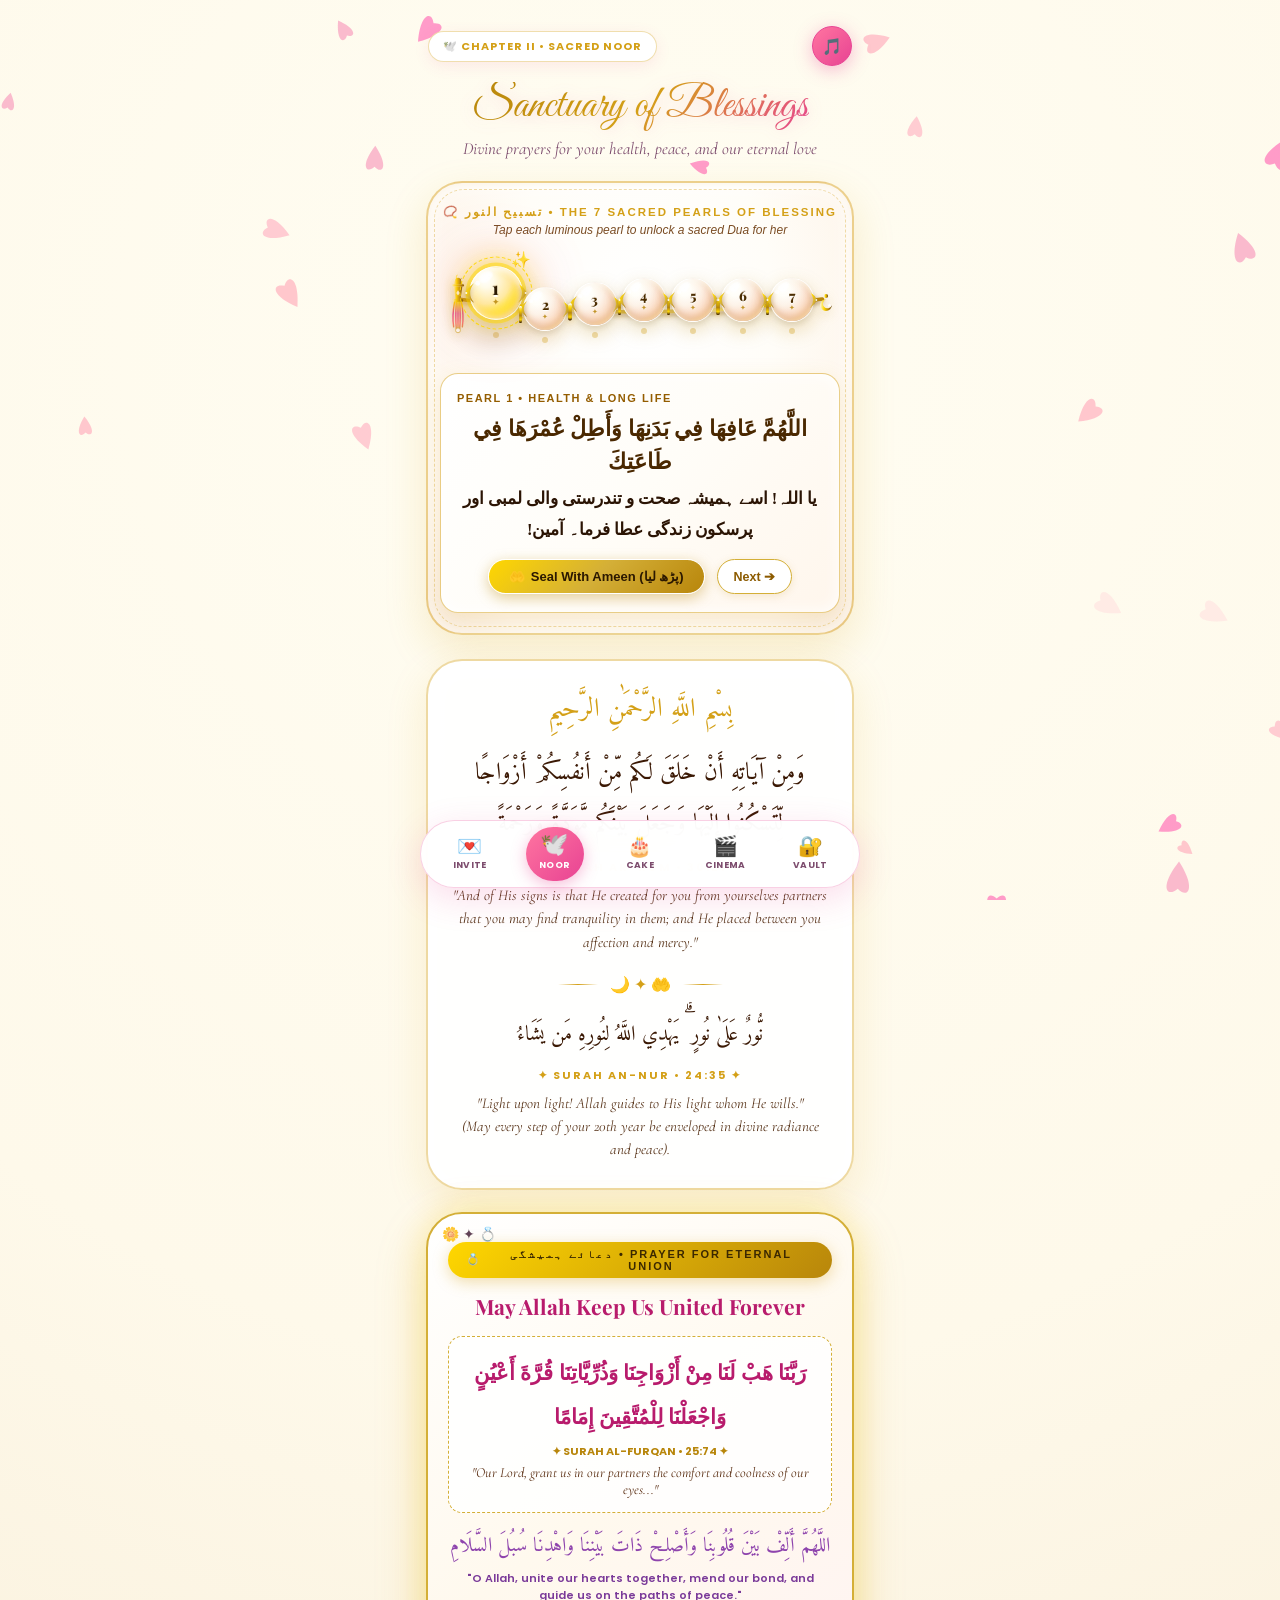
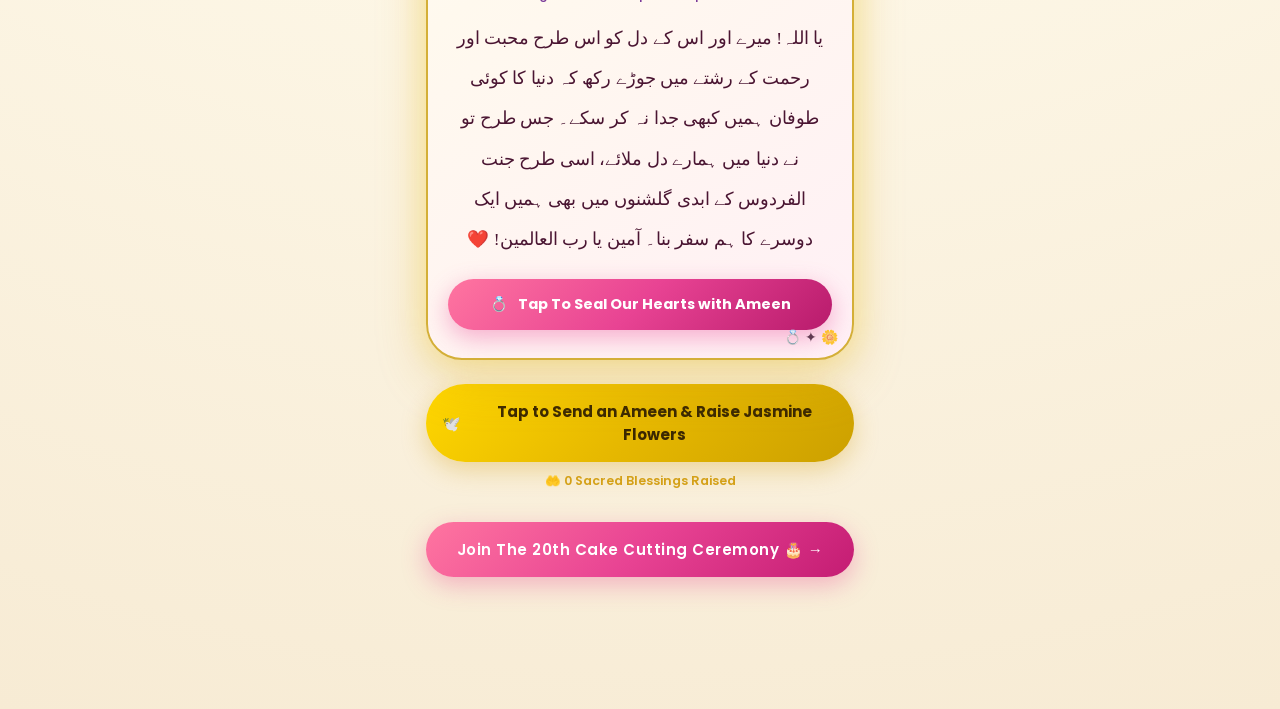
==== commit dc0e9eb4: "Redesign 7-pearl Tasbih with luxury Akoya nacre, 24k gold filigree caps, and interactive Ameen seals" ====
--- a/blessing.html
+++ b/blessing.html
@@ -14,109 +14,486 @@
     }
 
     /* ═══════════════════════════════════════════
-       1. INTERACTIVE PEARL TASBIH (7 BLESSINGS)
+       1. JEWELRY-GRADE PEARL TASBIH (7 SACRED PEARLS)
        ═══════════════════════════════════════════ */
     .tasbih-container {
       width: 100%;
-      background: rgba(255, 255, 255, 0.95);
-      border: 1.5px solid var(--border-gold);
-      border-radius: var(--radius-md);
-      padding: 18px 14px;
-      margin-bottom: 22px;
-      box-shadow: 0 10px 30px rgba(212, 160, 23, 0.12);
+      background: radial-gradient(ellipse at 50% 30%, #ffffff 0%, #fffdf8 45%, #fef5ea 80%, #f7e6d4 100%);
+      border: 2px solid rgba(212, 160, 23, 0.45);
+      border-radius: var(--radius-lg);
+      padding: 22px 12px 20px;
+      margin-bottom: 24px;
+      box-shadow: 0 16px 42px rgba(212, 160, 23, 0.18), 
+                  inset 0 0 25px rgba(255, 255, 255, 0.95),
+                  inset 0 2px 4px rgba(212, 160, 23, 0.12);
       text-align: center;
+      position: relative;
+      overflow: hidden;
+    }
+
+    .tasbih-container::before {
+      content: '';
+      position: absolute;
+      inset: 6px;
+      border: 1px dashed rgba(212, 160, 23, 0.35);
+      border-radius: calc(var(--radius-lg) - 6px);
+      pointer-events: none;
     }
 
     .tasbih-header-title {
-      font-size: 11px;
-      font-weight: 700;
+      font-size: 11.5px;
+      font-weight: 800;
       color: var(--gold-warm);
       letter-spacing: 2px;
       text-transform: uppercase;
-      margin-bottom: 12px;
+      margin-bottom: 4px;
       display: flex;
       align-items: center;
       justify-content: center;
       gap: 6px;
-    }
-
-    /* Pearl Beads Track */
+      position: relative;
+      z-index: 2;
+    }
+
+    .tasbih-subtitle-hint {
+      font-size: 12px;
+      color: #7b4d24;
+      font-style: italic;
+      margin-bottom: 14px;
+      position: relative;
+      z-index: 2;
+    }
+
+    /* Tasbih Strand Wrapper & Natural Curved Cord */
+    .tasbih-strand-wrapper {
+      position: relative;
+      width: 100%;
+      padding: 22px 0 24px;
+      display: flex;
+      justify-content: center;
+      align-items: center;
+      min-height: 105px;
+    }
+
+    .tasbih-cord-curve {
+      position: absolute;
+      top: 50%;
+      left: 2px;
+      right: 2px;
+      width: calc(100% - 4px);
+      height: 60px;
+      transform: translateY(-50%);
+      pointer-events: none;
+      z-index: 1;
+    }
+
+    /* The Pearls Track */
     .pearls-track {
-      display: flex;
+      position: relative;
+      z-index: 2;
+      display: flex;
+      justify-content: space-between;
+      align-items: center;
+      width: 100%;
+      max-width: 410px;
+      padding: 0 4px;
+    }
+
+    /* Imam Minaret Bead (Left Headpiece) */
+    .tasbih-imam-wrapper {
+      display: flex;
+      flex-direction: column;
+      align-items: center;
+      cursor: pointer;
+      user-select: none;
+      transition: transform 0.35s cubic-bezier(0.34, 1.56, 0.64, 1);
+      margin-right: 2px;
+      filter: drop-shadow(0 3px 6px rgba(184, 134, 11, 0.35));
+    }
+    .tasbih-imam-wrapper:hover, .tasbih-imam-wrapper:active {
+      transform: scale(1.12) rotate(-3deg);
+    }
+
+    /* Terminal 24k Gold Crescent Charm (Right) */
+    .tasbih-tail-charm {
+      display: flex;
+      align-items: center;
       justify-content: center;
-      align-items: center;
-      gap: 8px;
-      margin-bottom: 15px;
-    }
-
+      cursor: pointer;
+      user-select: none;
+      transition: transform 0.35s cubic-bezier(0.34, 1.56, 0.64, 1);
+      margin-left: 2px;
+      filter: drop-shadow(0 3px 6px rgba(184, 134, 11, 0.35));
+    }
+    .tasbih-tail-charm:hover, .tasbih-tail-charm:active {
+      transform: scale(1.15) rotate(8deg);
+    }
+
+    /* Pearl Wrapper & Interactive Catenary Offsets */
+    .pearl-wrapper {
+      display: flex;
+      flex-direction: column;
+      align-items: center;
+      cursor: pointer;
+      user-select: none;
+      transition: transform 0.35s cubic-bezier(0.34, 1.56, 0.64, 1);
+    }
+
+    /* Catenary Curve Drape offsets for 7 Pearls */
+    .pearl-wrapper:nth-of-type(1) { transform: translateY(0px); }
+    .pearl-wrapper:nth-of-type(2) { transform: translateY(4px); }
+    .pearl-wrapper:nth-of-type(3) { transform: translateY(7px); }
+    .pearl-wrapper:nth-of-type(4) { transform: translateY(9px); }
+    .pearl-wrapper:nth-of-type(5) { transform: translateY(7px); }
+    .pearl-wrapper:nth-of-type(6) { transform: translateY(4px); }
+    .pearl-wrapper:nth-of-type(7) { transform: translateY(0px); }
+
+    /* 3D Realistic Akoya Pearl Bead */
     .pearl-bead {
-      width: 38px;
-      height: 38px;
+      position: relative;
+      display: flex;
+      align-items: center;
+      justify-content: center;
+      transition: all 0.4s cubic-bezier(0.34, 1.56, 0.64, 1);
+    }
+
+    /* 3D Sphere Modeling */
+    .pearl-sphere {
+      width: clamp(37px, 8.8vw, 44px);
+      height: clamp(37px, 8.8vw, 44px);
       border-radius: 50%;
-      background: radial-gradient(circle at 35% 35%, #ffffff, #fff2cc 60%, #ffd700 100%);
-      border: 2px solid #e0c068;
-      box-shadow: 0 4px 10px rgba(212, 160, 23, 0.25);
-      display: flex;
+      position: relative;
+      display: flex;
+      flex-direction: column;
       align-items: center;
       justify-content: center;
+      /* Photorealistic multi-layered South Sea / Akoya pearl gradient */
+      background: radial-gradient(circle at 30% 26%, #ffffff 0%, #fffef8 14%, #fdf2e2 36%, #fad5b2 62%, #d49f64 84%, #8c5620 100%);
+      box-shadow: 0 8px 20px rgba(184, 134, 11, 0.28), 
+                  0 3px 6px rgba(0, 0, 0, 0.1), 
+                  inset 0 2px 4px rgba(255, 255, 255, 0.95), 
+                  inset -2px -4px 6px rgba(140, 86, 32, 0.45);
+      border: 1px solid rgba(255, 255, 255, 0.85);
+      overflow: hidden;
+      transition: all 0.35s cubic-bezier(0.34, 1.56, 0.64, 1);
+    }
+
+    /* Iridescent Nacre Orient Shimmer */
+    .pearl-nacre-orient {
+      position: absolute;
+      inset: 0;
+      border-radius: 50%;
+      background: radial-gradient(ellipse at 70% 75%, rgba(255, 182, 193, 0.55) 0%, rgba(221, 160, 221, 0.32) 45%, rgba(255, 239, 213, 0) 75%);
+      mix-blend-mode: overlay;
+      pointer-events: none;
+    }
+
+    /* Specular Primary Glint */
+    .pearl-highlight-glint {
+      position: absolute;
+      top: 10%;
+      left: 14%;
+      width: 30%;
+      height: 18%;
+      border-radius: 50%;
+      transform: rotate(-35deg);
+      background: radial-gradient(ellipse at center, #ffffff 0%, rgba(255, 255, 255, 0.95) 45%, rgba(255, 255, 255, 0) 100%);
+      filter: blur(0.3px);
+      pointer-events: none;
+    }
+
+    /* Secondary Pinpoint Catchlight */
+    .pearl-secondary-glint {
+      position: absolute;
+      top: 26%;
+      left: 10%;
+      width: 10%;
+      height: 10%;
+      border-radius: 50%;
+      background: #ffffff;
+      opacity: 0.95;
+      pointer-events: none;
+    }
+
+    /* Ambient Rim Bounce Light */
+    .pearl-rim-bounce {
+      position: absolute;
+      inset: 0;
+      border-radius: 50%;
+      box-shadow: inset -2.5px -4px 7px rgba(255, 225, 175, 0.7);
+      pointer-events: none;
+    }
+
+    /* 24k Gold Filigree Bead Caps (Left & Right) */
+    .bead-cap {
+      position: absolute;
+      top: 50%;
+      transform: translateY(-50%);
+      width: 8px;
+      height: 20px;
+      z-index: 3;
+      pointer-events: none;
+      filter: drop-shadow(0 1px 2px rgba(120, 75, 20, 0.4));
+    }
+    .bead-cap-left { left: -4px; }
+    .bead-cap-right { right: -4px; }
+
+    /* Gold-Embossed Numeral & Star */
+    .pearl-content {
+      position: relative;
+      z-index: 4;
+      display: flex;
+      flex-direction: column;
+      align-items: center;
+      justify-content: center;
+      line-height: 1;
+    }
+    .pearl-num {
       font-family: var(--font-serif);
-      font-size: 14px;
-      font-weight: 700;
-      color: #7a5500;
-      cursor: pointer;
-      transition: all 0.3s cubic-bezier(0.34, 1.56, 0.64, 1);
-    }
-
+      font-size: 13.5px;
+      font-weight: 800;
+      color: #4a2c00;
+      text-shadow: 0 1px 0 rgba(255, 255, 255, 0.95), 0 -1px 0 rgba(110, 65, 0, 0.25);
+    }
+    .pearl-star {
+      font-size: 7px;
+      color: #b8860b;
+      margin-top: 1px;
+      opacity: 0.85;
+    }
+
+    /* Active Glowing State */
     .pearl-bead.active {
-      transform: scale(1.22);
-      background: radial-gradient(circle at 35% 35%, #ffffff, #ffd700 60%, #b8860b 100%);
-      border-color: #b8860b;
-      box-shadow: 0 0 20px rgba(255, 215, 0, 0.8), 0 4px 12px rgba(0, 0, 0, 0.15);
-      color: #3b2800;
+      transform: translateY(-11px) scale(1.22);
+      z-index: 10;
+    }
+    .pearl-bead.active .pearl-sphere {
+      background: radial-gradient(circle at 30% 24%, #ffffff 0%, #fffbe6 15%, #ffe685 45%, #ffd700 70%, #c48b0c 90%, #754f00 100%);
+      box-shadow: 0 0 0 3px rgba(255, 215, 0, 0.5), 
+                  0 0 28px rgba(255, 215, 0, 0.95), 
+                  0 0 52px rgba(232, 67, 147, 0.45), 
+                  0 14px 28px rgba(0, 0, 0, 0.22),
+                  inset 0 2px 5px #ffffff;
+      animation: activePearlPulse 2.8s infinite ease-in-out;
+    }
+    .pearl-bead.active .pearl-num {
+      color: #2b1800;
+      font-size: 14.5px;
+    }
+
+    @keyframes activePearlPulse {
+      0%, 100% {
+        box-shadow: 0 0 0 3px rgba(255, 215, 0, 0.45), 0 0 26px rgba(255, 215, 0, 0.9), 0 0 45px rgba(232, 67, 147, 0.4);
+      }
+      50% {
+        box-shadow: 0 0 0 4.5px rgba(255, 215, 0, 0.7), 0 0 38px rgba(255, 215, 0, 1), 0 0 65px rgba(232, 67, 147, 0.6);
+      }
+    }
+
+    /* Celestial Orbit Halo */
+    .pearl-orbit-halo {
+      display: none;
+      position: absolute;
+      inset: -8px;
+      border-radius: 50%;
+      border: 1.5px dashed rgba(255, 215, 0, 0.85);
+      pointer-events: none;
+      animation: rotateHalo 8s linear infinite;
+    }
+    .pearl-bead.active .pearl-orbit-halo {
+      display: block;
+    }
+    @keyframes rotateHalo {
+      from { transform: rotate(0deg); }
+      to { transform: rotate(360deg); }
+    }
+
+    /* Floating Sparkle */
+    .pearl-floating-sparkle {
+      display: none;
+      position: absolute;
+      top: -15px;
+      right: -6px;
+      font-size: 13px;
+      pointer-events: none;
+      animation: floatSparkle 1.8s infinite ease-in-out;
+    }
+    .pearl-bead.active .pearl-floating-sparkle {
+      display: block;
+    }
+    @keyframes floatSparkle {
+      0%, 100% { transform: translateY(0) scale(0.9); opacity: 0.8; }
+      50% { transform: translateY(-4px) scale(1.2); opacity: 1; }
+    }
+
+    /* Faceted 24k Gold Spacer Rondelles */
+    .pearl-spacer {
+      width: clamp(5px, 1.4vw, 7px);
+      height: clamp(13px, 3.4vw, 17px);
+      background: linear-gradient(180deg, #fff3b0 0%, #ffd700 25%, #b8860b 55%, #ffd700 80%, #68430a 100%);
+      border-radius: 4px;
+      box-shadow: 0 2px 6px rgba(184, 134, 11, 0.4), inset 0 1px 1px #ffffff, inset 0 -1px 1px #4a2e00;
+      position: relative;
+      z-index: 2;
+      margin: 0 1px;
+    }
+    .pearl-spacer:nth-of-type(1) { transform: translateY(2px); }
+    .pearl-spacer:nth-of-type(2) { transform: translateY(5.5px); }
+    .pearl-spacer:nth-of-type(3) { transform: translateY(8px); }
+    .pearl-spacer:nth-of-type(4) { transform: translateY(8px); }
+    .pearl-spacer:nth-of-type(5) { transform: translateY(5.5px); }
+    .pearl-spacer:nth-of-type(6) { transform: translateY(2px); }
+
+    /* Status dot beneath each pearl */
+    .pearl-status-dot {
+      margin-top: 6px;
+      width: 6px;
+      height: 6px;
+      border-radius: 50%;
+      background: rgba(212, 160, 23, 0.35);
+      transition: all 0.3s ease;
+    }
+    .pearl-status-dot.completed {
+      background: #ffd700;
+      box-shadow: 0 0 8px rgba(255, 215, 0, 0.95);
+      transform: scale(1.3);
     }
 
     /* Active Pearl Prayer Display Box */
     .pearl-prayer-box {
-      background: linear-gradient(135deg, #fffdf8 0%, #fff7eb 100%);
-      border: 1.5px solid rgba(212, 160, 23, 0.35);
+      background: linear-gradient(135deg, #ffffff 0%, #fffdf8 50%, #fff6ec 100%);
+      border: 1.5px solid rgba(212, 160, 23, 0.5);
+      border-radius: 18px;
+      padding: 18px 16px;
+      margin-top: 10px;
+      animation: popDua 0.4s cubic-bezier(0.34, 1.56, 0.64, 1) forwards;
+      min-height: 140px;
+      display: flex;
+      flex-direction: column;
+      justify-content: center;
+      box-shadow: 0 8px 24px rgba(212, 160, 23, 0.15), inset 0 0 16px rgba(255, 255, 255, 0.95);
+      position: relative;
+    }
+
+    @keyframes popDua {
+      from { transform: translateY(6px); opacity: 0.85; }
+      to { transform: translateY(0); opacity: 1; }
+    }
+
+    .pearl-prayer-header {
+      display: flex;
+      align-items: center;
+      justify-content: space-between;
+      margin-bottom: 8px;
+    }
+
+    .pearl-dua-badge {
+      font-size: 11px;
+      font-weight: 800;
+      letter-spacing: 1.5px;
+      text-transform: uppercase;
+      color: #945d00;
+    }
+
+    .pearl-recited-pill {
+      font-size: 11px;
+      font-weight: 800;
+      color: #1e8449;
+      background: rgba(39, 174, 96, 0.14);
+      border: 1px solid rgba(39, 174, 96, 0.45);
+      border-radius: 12px;
+      padding: 2px 10px;
+    }
+
+    .pearl-dua-ar {
+      font-family: var(--font-arabic);
+      font-size: 22px;
+      font-weight: 700;
+      color: #4a2800;
+      direction: rtl;
+      line-height: 1.5;
+      margin-bottom: 6px;
+      text-shadow: 0 1px 0 rgba(255, 255, 255, 0.8);
+    }
+
+    .pearl-dua-ur {
+      font-family: var(--font-urdu);
+      font-size: 16.5px;
+      font-weight: 600;
+      color: #2b1404;
+      direction: rtl;
+      line-height: 1.85;
+    }
+
+    .pearl-action-bar {
+      display: flex;
+      align-items: center;
+      justify-content: center;
+      gap: 12px;
+      margin-top: 14px;
+    }
+
+    .pearl-recite-btn {
+      background: linear-gradient(135deg, #ffd700 0%, #d4af37 50%, #b8860b 100%);
+      color: #2b1800;
+      border: 1.5px solid #ffffff;
+      border-radius: 20px;
+      padding: 9px 20px;
+      font-size: 13px;
+      font-weight: 800;
+      cursor: pointer;
+      box-shadow: 0 4px 14px rgba(184, 134, 11, 0.4);
+      display: flex;
+      align-items: center;
+      gap: 6px;
+      transition: all 0.3s ease;
+    }
+    .pearl-recite-btn:hover {
+      transform: translateY(-2px);
+      box-shadow: 0 6px 18px rgba(184, 134, 11, 0.55);
+    }
+    .pearl-recite-btn.sealed {
+      background: linear-gradient(135deg, #27ae60 0%, #2ecc71 100%);
+      color: #ffffff;
+      box-shadow: 0 4px 14px rgba(39, 174, 96, 0.4);
+    }
+
+    .pearl-next-btn {
+      background: #ffffff;
+      color: #8c5b00;
+      border: 1.5px solid #d4af37;
+      border-radius: 20px;
+      padding: 9px 16px;
+      font-size: 12.5px;
+      font-weight: 800;
+      cursor: pointer;
+      box-shadow: 0 2px 8px rgba(184, 134, 11, 0.15);
+      transition: all 0.3s ease;
+    }
+    .pearl-next-btn:hover {
+      background: #fff8e8;
+      border-color: var(--gold-warm);
+    }
+      border-radius: 20px;
+      padding: 8px 14px;
+      font-size: 12px;
+      font-weight: 700;
+      cursor: pointer;
+      transition: all 0.3s ease;
+    }
+    .pearl-next-btn:hover {
+      background: #ffffff;
+      border-color: var(--gold-warm);
+    }
+
+    .tasbih-completion-banner {
+      background: linear-gradient(135deg, #fffcf2 0%, #ffeaa7 50%, #fed330 100%);
+      border: 2px solid #ffd700;
       border-radius: 16px;
       padding: 16px 14px;
-      animation: popDua 0.5s cubic-bezier(0.34, 1.56, 0.64, 1) forwards;
-      min-height: 125px;
-      display: flex;
-      flex-direction: column;
-      justify-content: center;
-    }
-
-    @keyframes popDua {
-      from { transform: scale(0.95); opacity: 0; }
-      to { transform: scale(1); opacity: 1; }
-    }
-
-    .pearl-dua-badge {
-      font-size: 10px;
-      font-weight: 700;
-      letter-spacing: 1.5px;
-      text-transform: uppercase;
-      color: var(--gold-warm);
-      margin-bottom: 6px;
-    }
-
-    .pearl-dua-ar {
-      font-family: var(--font-arabic);
-      font-size: 21px;
-      color: #8c5b00;
-      direction: rtl;
-      line-height: 1.5;
-      margin-bottom: 4px;
-    }
-
-    .pearl-dua-ur {
-      font-family: var(--font-urdu);
-      font-size: 16px;
-      color: #3a1c06;
-      direction: rtl;
-      line-height: 1.8;
+      margin-top: 12px;
+      animation: popDua 0.6s cubic-bezier(0.34, 1.56, 0.64, 1) forwards;
+      box-shadow: 0 8px 25px rgba(255, 215, 0, 0.35);
     }
 
     /* ═══════════════════════════════════════════
@@ -203,7 +580,6 @@
       overflow: hidden;
     }
 
-    /* Corner Jasmine Flourishes */
     .eternal-union-chamber::before {
       content: '🌼 ✦ 💍';
       position: absolute;
@@ -246,7 +622,6 @@
       margin-bottom: 16px;
     }
 
-    /* Furqan 25:74 */
     .furqan-verse-box {
       background: rgba(255, 255, 255, 0.85);
       border: 1px dashed #d4af37;
@@ -265,7 +640,6 @@
       padding: 0 6px;
     }
 
-    /* Interactive "Seal Our Hearts" Button */
     .seal-union-btn {
       width: 100%;
       padding: 15px;
@@ -364,30 +738,322 @@
     </h1>
     <p class="subtitle-soft">Divine prayers for your health, peace, and our eternal love</p>
 
+    <!-- Shared SVG Gradients for Jewelry-Grade Tasbih -->
+    <svg width="0" height="0" style="position: absolute; pointer-events: none;">
+      <defs>
+        <!-- 24k Royal Gold Gradient for Bead Caps & Rondelles -->
+        <linearGradient id="capGoldGrad" x1="0%" y1="0%" x2="100%" y2="100%">
+          <stop offset="0%" stop-color="#fff8d1"/>
+          <stop offset="25%" stop-color="#ffd700"/>
+          <stop offset="60%" stop-color="#d4af37"/>
+          <stop offset="85%" stop-color="#b8860b"/>
+          <stop offset="100%" stop-color="#6a4400"/>
+        </linearGradient>
+
+        <!-- Imam Minaret Gold Gradient -->
+        <linearGradient id="imamGoldGrad" x1="0%" y1="0%" x2="100%" y2="0%">
+          <stop offset="0%" stop-color="#fff8d1"/>
+          <stop offset="35%" stop-color="#ffd700"/>
+          <stop offset="70%" stop-color="#b8860b"/>
+          <stop offset="100%" stop-color="#5a3800"/>
+        </linearGradient>
+
+        <!-- Golden & Rose Silk Tassel Threads -->
+        <linearGradient id="tasselSilkGrad" x1="0%" y1="0%" x2="0%" y2="100%">
+          <stop offset="0%" stop-color="#ffd700"/>
+          <stop offset="40%" stop-color="#e84393"/>
+          <stop offset="75%" stop-color="#ff7675"/>
+          <stop offset="100%" stop-color="#d4af37"/>
+        </linearGradient>
+
+        <!-- Braided Silk Cord Metallic Glow -->
+        <linearGradient id="cordBraidGrad" x1="0%" y1="0%" x2="100%" y2="0%">
+          <stop offset="0%" stop-color="#b8860b"/>
+          <stop offset="15%" stop-color="#ffd700"/>
+          <stop offset="30%" stop-color="#fff0aa"/>
+          <stop offset="50%" stop-color="#d4af37"/>
+          <stop offset="70%" stop-color="#fff0aa"/>
+          <stop offset="85%" stop-color="#ffd700"/>
+          <stop offset="100%" stop-color="#b8860b"/>
+        </linearGradient>
+
+        <!-- Cord Drop Shadow Filter -->
+        <filter id="cordShadow" x="-10%" y="-30%" width="120%" height="200%">
+          <feDropShadow dx="0" dy="2.5" stdDeviation="2" flood-color="rgba(140, 86, 20, 0.45)"/>
+        </filter>
+      </defs>
+    </svg>
+
     <!-- ═══════════════════════════════════════════
-         PART 1: INTERACTIVE PEARL TASBIH (7 BLESSINGS)
+         PART 1: JEWELRY-GRADE PEARL TASBIH (7 SACRED PEARLS)
          ═══════════════════════════════════════════ -->
     <div class="tasbih-container">
       <div class="tasbih-header-title">
-        <span>📿</span> Tap The 7 Pearls of Blessing For Her
-      </div>
-
-      <!-- 7 Pearls Track -->
-      <div class="pearls-track" id="pearlsTrack">
-        <div class="pearl-bead active" data-index="0">1</div>
-        <div class="pearl-bead" data-index="1">2</div>
-        <div class="pearl-bead" data-index="2">3</div>
-        <div class="pearl-bead" data-index="3">4</div>
-        <div class="pearl-bead" data-index="4">5</div>
-        <div class="pearl-bead" data-index="5">6</div>
-        <div class="pearl-bead" data-index="6">7</div>
+        <span>📿</span> تسبيح النور • The 7 Sacred Pearls of Blessing
+      </div>
+      <div class="tasbih-subtitle-hint">
+        Tap each luminous pearl to unlock a sacred Dua for her
+      </div>
+
+      <!-- Natural Curved Braided Silk Strand with 7 Pearls, Minaret & Spacers -->
+      <div class="tasbih-strand-wrapper">
+        <svg class="tasbih-cord-curve" viewBox="0 0 380 60" preserveAspectRatio="none">
+          <path d="M 15 22 Q 190 48 365 22" stroke="url(#cordBraidGrad)" stroke-width="3.5" fill="none" stroke-linecap="round" filter="url(#cordShadow)"/>
+        </svg>
+
+        <div class="pearls-track" id="pearlsTrack">
+          <!-- 1. The Sculpted 24k Gold Imam Minaret Headpiece & Silk Tassel -->
+          <div class="tasbih-imam-wrapper" id="imamBead" title="Imam Headpiece • شاہد">
+            <svg class="tasbih-imam-svg" viewBox="0 0 32 76" width="28" height="66">
+              <path d="M16,2 A3.5,3.5 0 1,0 20,5.5 A2.8,2.8 0 1,1 16,2 Z" fill="url(#imamGoldGrad)"/>
+              <path d="M13,7 Q16,4 19,7 L21,13 L11,13 Z" fill="url(#imamGoldGrad)"/>
+              <rect x="9" y="13" width="14" height="2.5" rx="1.2" fill="url(#imamGoldGrad)"/>
+              <path d="M11,15.5 L21,15.5 L19,30 L13,30 Z" fill="url(#imamGoldGrad)"/>
+              <polygon points="16,20 18,23 16,26 14,23" fill="#ffffff" opacity="0.95"/>
+              <rect x="10" y="30" width="12" height="3.5" rx="1.7" fill="url(#imamGoldGrad)"/>
+              <path d="M12,33.5 Q9,50 11,62 M14,33.5 Q13,52 14,64 M16,33.5 Q16,54 16,66 M18,33.5 Q19,52 18,64 M20,33.5 Q23,50 21,62" stroke="url(#tasselSilkGrad)" stroke-width="1.6" stroke-linecap="round" fill="none"/>
+              <circle cx="16" cy="66" r="2.8" fill="#fffdf9" stroke="#d4af37" stroke-width="0.8"/>
+            </svg>
+          </div>
+
+          <!-- Pearl 1 -->
+          <div class="pearl-wrapper" data-index="0" title="Pearl 1 • Health & Long Life">
+            <div class="pearl-bead active">
+              <svg class="bead-cap bead-cap-left" viewBox="0 0 10 24">
+                <path d="M10,2 Q4,6 1,12 Q4,18 10,22 Q6,17 6,12 Q6,7 10,2 Z" fill="url(#capGoldGrad)"/>
+                <circle cx="2" cy="12" r="1.1" fill="#fff" opacity="0.9"/>
+              </svg>
+              <div class="pearl-sphere">
+                <div class="pearl-nacre-orient"></div>
+                <div class="pearl-highlight-glint"></div>
+                <div class="pearl-secondary-glint"></div>
+                <div class="pearl-rim-bounce"></div>
+                <div class="pearl-content">
+                  <span class="pearl-num">1</span>
+                  <span class="pearl-star">✦</span>
+                </div>
+              </div>
+              <svg class="bead-cap bead-cap-right" viewBox="0 0 10 24">
+                <path d="M0,2 Q6,6 9,12 Q6,18 0,22 Q4,17 4,12 Q4,7 0,2 Z" fill="url(#capGoldGrad)"/>
+                <circle cx="8" cy="12" r="1.1" fill="#fff" opacity="0.9"/>
+              </svg>
+              <div class="pearl-orbit-halo"></div>
+              <div class="pearl-floating-sparkle">✨</div>
+            </div>
+            <div class="pearl-status-dot" id="dot-0"></div>
+          </div>
+
+          <div class="pearl-spacer"></div>
+
+          <!-- Pearl 2 -->
+          <div class="pearl-wrapper" data-index="1" title="Pearl 2 • Peace of Mind & Heart">
+            <div class="pearl-bead">
+              <svg class="bead-cap bead-cap-left" viewBox="0 0 10 24">
+                <path d="M10,2 Q4,6 1,12 Q4,18 10,22 Q6,17 6,12 Q6,7 10,2 Z" fill="url(#capGoldGrad)"/>
+                <circle cx="2" cy="12" r="1.1" fill="#fff" opacity="0.9"/>
+              </svg>
+              <div class="pearl-sphere">
+                <div class="pearl-nacre-orient"></div>
+                <div class="pearl-highlight-glint"></div>
+                <div class="pearl-secondary-glint"></div>
+                <div class="pearl-rim-bounce"></div>
+                <div class="pearl-content">
+                  <span class="pearl-num">2</span>
+                  <span class="pearl-star">✦</span>
+                </div>
+              </div>
+              <svg class="bead-cap bead-cap-right" viewBox="0 0 10 24">
+                <path d="M0,2 Q6,6 9,12 Q6,18 0,22 Q4,17 4,12 Q4,7 0,2 Z" fill="url(#capGoldGrad)"/>
+                <circle cx="8" cy="12" r="1.1" fill="#fff" opacity="0.9"/>
+              </svg>
+              <div class="pearl-orbit-halo"></div>
+              <div class="pearl-floating-sparkle">✨</div>
+            </div>
+            <div class="pearl-status-dot" id="dot-1"></div>
+          </div>
+
+          <div class="pearl-spacer"></div>
+
+          <!-- Pearl 3 -->
+          <div class="pearl-wrapper" data-index="2" title="Pearl 3 • Divine Noor & Radiance">
+            <div class="pearl-bead">
+              <svg class="bead-cap bead-cap-left" viewBox="0 0 10 24">
+                <path d="M10,2 Q4,6 1,12 Q4,18 10,22 Q6,17 6,12 Q6,7 10,2 Z" fill="url(#capGoldGrad)"/>
+                <circle cx="2" cy="12" r="1.1" fill="#fff" opacity="0.9"/>
+              </svg>
+              <div class="pearl-sphere">
+                <div class="pearl-nacre-orient"></div>
+                <div class="pearl-highlight-glint"></div>
+                <div class="pearl-secondary-glint"></div>
+                <div class="pearl-rim-bounce"></div>
+                <div class="pearl-content">
+                  <span class="pearl-num">3</span>
+                  <span class="pearl-star">✦</span>
+                </div>
+              </div>
+              <svg class="bead-cap bead-cap-right" viewBox="0 0 10 24">
+                <path d="M0,2 Q6,6 9,12 Q6,18 0,22 Q4,17 4,12 Q4,7 0,2 Z" fill="url(#capGoldGrad)"/>
+                <circle cx="8" cy="12" r="1.1" fill="#fff" opacity="0.9"/>
+              </svg>
+              <div class="pearl-orbit-halo"></div>
+              <div class="pearl-floating-sparkle">✨</div>
+            </div>
+            <div class="pearl-status-dot" id="dot-2"></div>
+          </div>
+
+          <div class="pearl-spacer"></div>
+
+          <!-- Pearl 4 -->
+          <div class="pearl-wrapper" data-index="3" title="Pearl 4 • Barakah in Her 20s">
+            <div class="pearl-bead">
+              <svg class="bead-cap bead-cap-left" viewBox="0 0 10 24">
+                <path d="M10,2 Q4,6 1,12 Q4,18 10,22 Q6,17 6,12 Q6,7 10,2 Z" fill="url(#capGoldGrad)"/>
+                <circle cx="2" cy="12" r="1.1" fill="#fff" opacity="0.9"/>
+              </svg>
+              <div class="pearl-sphere">
+                <div class="pearl-nacre-orient"></div>
+                <div class="pearl-highlight-glint"></div>
+                <div class="pearl-secondary-glint"></div>
+                <div class="pearl-rim-bounce"></div>
+                <div class="pearl-content">
+                  <span class="pearl-num">4</span>
+                  <span class="pearl-star">✦</span>
+                </div>
+              </div>
+              <svg class="bead-cap bead-cap-right" viewBox="0 0 10 24">
+                <path d="M0,2 Q6,6 9,12 Q6,18 0,22 Q4,17 4,12 Q4,7 0,2 Z" fill="url(#capGoldGrad)"/>
+                <circle cx="8" cy="12" r="1.1" fill="#fff" opacity="0.9"/>
+              </svg>
+              <div class="pearl-orbit-halo"></div>
+              <div class="pearl-floating-sparkle">✨</div>
+            </div>
+            <div class="pearl-status-dot" id="dot-3"></div>
+          </div>
+
+          <div class="pearl-spacer"></div>
+
+          <!-- Pearl 5 -->
+          <div class="pearl-wrapper" data-index="4" title="Pearl 5 • Divine Protection">
+            <div class="pearl-bead">
+              <svg class="bead-cap bead-cap-left" viewBox="0 0 10 24">
+                <path d="M10,2 Q4,6 1,12 Q4,18 10,22 Q6,17 6,12 Q6,7 10,2 Z" fill="url(#capGoldGrad)"/>
+                <circle cx="2" cy="12" r="1.1" fill="#fff" opacity="0.9"/>
+              </svg>
+              <div class="pearl-sphere">
+                <div class="pearl-nacre-orient"></div>
+                <div class="pearl-highlight-glint"></div>
+                <div class="pearl-secondary-glint"></div>
+                <div class="pearl-rim-bounce"></div>
+                <div class="pearl-content">
+                  <span class="pearl-num">5</span>
+                  <span class="pearl-star">✦</span>
+                </div>
+              </div>
+              <svg class="bead-cap bead-cap-right" viewBox="0 0 10 24">
+                <path d="M0,2 Q6,6 9,12 Q6,18 0,22 Q4,17 4,12 Q4,7 0,2 Z" fill="url(#capGoldGrad)"/>
+                <circle cx="8" cy="12" r="1.1" fill="#fff" opacity="0.9"/>
+              </svg>
+              <div class="pearl-orbit-halo"></div>
+              <div class="pearl-floating-sparkle">✨</div>
+            </div>
+            <div class="pearl-status-dot" id="dot-4"></div>
+          </div>
+
+          <div class="pearl-spacer"></div>
+
+          <!-- Pearl 6 -->
+          <div class="pearl-wrapper" data-index="5" title="Pearl 6 • Fulfillment of Dreams">
+            <div class="pearl-bead">
+              <svg class="bead-cap bead-cap-left" viewBox="0 0 10 24">
+                <path d="M10,2 Q4,6 1,12 Q4,18 10,22 Q6,17 6,12 Q6,7 10,2 Z" fill="url(#capGoldGrad)"/>
+                <circle cx="2" cy="12" r="1.1" fill="#fff" opacity="0.9"/>
+              </svg>
+              <div class="pearl-sphere">
+                <div class="pearl-nacre-orient"></div>
+                <div class="pearl-highlight-glint"></div>
+                <div class="pearl-secondary-glint"></div>
+                <div class="pearl-rim-bounce"></div>
+                <div class="pearl-content">
+                  <span class="pearl-num">6</span>
+                  <span class="pearl-star">✦</span>
+                </div>
+              </div>
+              <svg class="bead-cap bead-cap-right" viewBox="0 0 10 24">
+                <path d="M0,2 Q6,6 9,12 Q6,18 0,22 Q4,17 4,12 Q4,7 0,2 Z" fill="url(#capGoldGrad)"/>
+                <circle cx="8" cy="12" r="1.1" fill="#fff" opacity="0.9"/>
+              </svg>
+              <div class="pearl-orbit-halo"></div>
+              <div class="pearl-floating-sparkle">✨</div>
+            </div>
+            <div class="pearl-status-dot" id="dot-5"></div>
+          </div>
+
+          <div class="pearl-spacer"></div>
+
+          <!-- Pearl 7 -->
+          <div class="pearl-wrapper" data-index="6" title="Pearl 7 • United Forever in Jannah">
+            <div class="pearl-bead">
+              <svg class="bead-cap bead-cap-left" viewBox="0 0 10 24">
+                <path d="M10,2 Q4,6 1,12 Q4,18 10,22 Q6,17 6,12 Q6,7 10,2 Z" fill="url(#capGoldGrad)"/>
+                <circle cx="2" cy="12" r="1.1" fill="#fff" opacity="0.9"/>
+              </svg>
+              <div class="pearl-sphere">
+                <div class="pearl-nacre-orient"></div>
+                <div class="pearl-highlight-glint"></div>
+                <div class="pearl-secondary-glint"></div>
+                <div class="pearl-rim-bounce"></div>
+                <div class="pearl-content">
+                  <span class="pearl-num">7</span>
+                  <span class="pearl-star">✦</span>
+                </div>
+              </div>
+              <svg class="bead-cap bead-cap-right" viewBox="0 0 10 24">
+                <path d="M0,2 Q6,6 9,12 Q6,18 0,22 Q4,17 4,12 Q4,7 0,2 Z" fill="url(#capGoldGrad)"/>
+                <circle cx="8" cy="12" r="1.1" fill="#fff" opacity="0.9"/>
+              </svg>
+              <div class="pearl-orbit-halo"></div>
+              <div class="pearl-floating-sparkle">✨</div>
+            </div>
+            <div class="pearl-status-dot" id="dot-6"></div>
+          </div>
+
+          <!-- 24k Gold Terminal Crescent Charm -->
+          <div class="tasbih-tail-charm" title="Crescent Charm • قمر">
+            <svg viewBox="0 0 24 32" width="20" height="28">
+              <circle cx="12" cy="4" r="2.5" fill="url(#imamGoldGrad)"/>
+              <path d="M12,8 A7,7 0 1,0 19,15 A5.5,5.5 0 1,1 12,8 Z" fill="url(#imamGoldGrad)"/>
+              <polygon points="16,13 16.8,14.6 18.5,14.6 17.2,15.6 17.7,17.2 16,16.2 14.3,17.2 14.8,15.6 13.5,14.6 15.2,14.6" fill="#fff" opacity="0.95"/>
+            </svg>
+          </div>
+        </div>
       </div>
 
       <!-- Active Prayer Reveal Card -->
       <div class="pearl-prayer-box" id="pearlPrayerBox">
-        <div class="pearl-dua-badge" id="duaBadge">Pearl 1 • Health & Long Life</div>
+        <div class="pearl-prayer-header">
+          <div class="pearl-dua-badge" id="duaBadge">Pearl 1 • Health & Long Life</div>
+          <div class="pearl-recited-pill" id="pearlRecitedPill" style="display: none;">✓ Ameen Sealed</div>
+        </div>
         <div class="pearl-dua-ar" id="duaAr">اللَّهُمَّ عَافِهَا فِي بَدَنِهَا وَأَطِلْ عُمْرَهَا فِي طَاعَتِكَ</div>
         <div class="pearl-dua-ur" id="duaUr">یا اللہ! اسے ہمیشہ صحت و تندرستی والی لمبی اور پرسکون زندگی عطا فرما۔ آمین!</div>
+
+        <!-- Interactive Ameen & Advance Bar -->
+        <div class="pearl-action-bar">
+          <button class="pearl-recite-btn" id="pearlReciteBtn">
+            <span>🤲</span> Seal With Ameen (پڑھ لیا)
+          </button>
+          <button class="pearl-next-btn" id="pearlNextBtn" title="Next Pearl">
+            Next ➔
+          </button>
+        </div>
+      </div>
+
+      <!-- Grand Completion Banner (Shown when all 7 pearls sealed) -->
+      <div class="tasbih-completion-banner" id="tasbihCompletionBanner" style="display: none;">
+        <div style="font-size: 26px; margin-bottom: 4px;">🕊️💖✨</div>
+        <div style="font-family: var(--font-arabic); font-size: 22px; color: var(--gold-warm); margin-bottom: 4px;">مَاشَاءَ اللَّهُ تَبَارَكَ اللَّهُ</div>
+        <div style="font-size: 15px; font-weight: 700; color: #3b1904; margin-bottom: 6px;">All 7 Sacred Blessings Sealed For Her 20th Birthday!</div>
+        <div style="font-family: var(--font-urdu); font-size: 15px; color: #5a2e05; line-height: 1.8;">یا رب العالمین! اس کی زندگی میں خوشیوں، سکون اور برکتوں کی بارش فرما، اور ہماری محبت کو ہمیشہ سلامت رکھ۔ آمین!</div>
       </div>
     </div>
 
@@ -529,26 +1195,56 @@
       }
     ];
 
-    const track = document.getElementById('pearlsTrack');
+    let currentPearlIdx = 0;
+    const completedPearls = new Set();
+
+    const wrappers = document.querySelectorAll('.pearl-wrapper');
     const beads = document.querySelectorAll('.pearl-bead');
     const prayerBox = document.getElementById('pearlPrayerBox');
     const badge = document.getElementById('duaBadge');
     const arText = document.getElementById('duaAr');
     const urText = document.getElementById('duaUr');
-
-    beads.forEach(bead => {
-      bead.addEventListener('click', () => {
-        const idx = parseInt(bead.getAttribute('data-index'));
+    const recitedPill = document.getElementById('pearlRecitedPill');
+    const reciteBtn = document.getElementById('pearlReciteBtn');
+    const nextBtn = document.getElementById('pearlNextBtn');
+    const completionBanner = document.getElementById('tasbihCompletionBanner');
+    const imamBead = document.getElementById('imamBead');
+
+    if (imamBead) {
+      imamBead.addEventListener('click', () => {
+        window.triggerHaptic(20);
+        if (window.BirthdayAudio) {
+          if (typeof window.BirthdayAudio.playPearlClick === 'function') {
+            window.BirthdayAudio.playPearlClick();
+          }
+          window.BirthdayAudio.playHarpChime([783.99, 1046.5, 1318.5, 1567.98]);
+        }
+        selectPearl(0);
+      });
+    }
+
+    wrappers.forEach(wrap => {
+      wrap.addEventListener('click', () => {
+        const idx = parseInt(wrap.getAttribute('data-index'));
         selectPearl(idx);
       });
     });
 
     function selectPearl(idx) {
-      beads.forEach(b => b.classList.remove('active'));
-      beads[idx].classList.add('active');
-
-      window.triggerHaptic(20);
+      currentPearlIdx = idx;
+      beads.forEach((b, i) => {
+        if (i === idx) {
+          b.classList.add('active');
+        } else {
+          b.classList.remove('active');
+        }
+      });
+
+      window.triggerHaptic(25);
       if (window.BirthdayAudio) {
+        if (typeof window.BirthdayAudio.playPearlClick === 'function') {
+          window.BirthdayAudio.playPearlClick();
+        }
         window.BirthdayAudio.playHarpChime([659.25, 783.99, 987.77, 1174.66]);
       }
 
@@ -557,10 +1253,84 @@
       arText.textContent = item.ar;
       urText.textContent = item.ur;
 
-      // Re-trigger animation
+      // Update recitation state in active card
+      if (completedPearls.has(idx)) {
+        recitedPill.style.display = 'inline-block';
+        reciteBtn.classList.add('sealed');
+        reciteBtn.innerHTML = '<span>✓</span> Ameen Sealed (پڑھ لیا)';
+      } else {
+        recitedPill.style.display = 'none';
+        reciteBtn.classList.remove('sealed');
+        reciteBtn.innerHTML = '<span>🤲</span> Seal With Ameen (پڑھ لیا)';
+      }
+
+      // Re-trigger pop animation
       prayerBox.style.animation = 'none';
       prayerBox.offsetHeight;
-      prayerBox.style.animation = 'popDua 0.5s cubic-bezier(0.34, 1.56, 0.64, 1) forwards';
+      prayerBox.style.animation = 'popDua 0.45s cubic-bezier(0.34, 1.56, 0.64, 1) forwards';
+    }
+
+    // Seal current pearl with Ameen
+    if (reciteBtn) {
+      reciteBtn.addEventListener('click', () => {
+        completedPearls.add(currentPearlIdx);
+
+        // Update active pearl visual indicators
+        const activeBead = beads[currentPearlIdx];
+        const starSpan = activeBead.querySelector('.pearl-star');
+        if (starSpan) starSpan.textContent = '✓';
+        
+        const dot = document.getElementById(`dot-${currentPearlIdx}`);
+        if (dot) dot.classList.add('completed');
+
+        recitedPill.style.display = 'inline-block';
+        reciteBtn.classList.add('sealed');
+        reciteBtn.innerHTML = '<span>✓</span> Ameen Sealed (پڑھ لیا)';
+
+        window.triggerHaptic([40, 80, 40]);
+        if (window.BirthdayAudio) {
+          window.BirthdayAudio.playHarpChime([523.25, 659.25, 783.99, 1046.5, 1318.5]);
+        }
+
+        // Spawn gentle celebratory petals from bead position
+        const rect = activeBead.getBoundingClientRect();
+        for (let i = 0; i < 4; i++) {
+          setTimeout(() => {
+            const fl = document.createElement('div');
+            fl.className = 'floating-jasmine';
+            fl.textContent = i % 2 === 0 ? '✨' : '🌸';
+            fl.style.left = `${rect.left + rect.width / 2 + (Math.random() - 0.5) * 40}px`;
+            fl.style.top = `${rect.top}px`;
+            document.body.appendChild(fl);
+            setTimeout(() => fl.remove(), 2500);
+          }, i * 80);
+        }
+
+        // Check if all 7 blessings are completed
+        if (completedPearls.size === 7) {
+          completionBanner.style.display = 'block';
+          if (window.Fireworks) {
+            window.Fireworks.launch(null, null, window.innerWidth * 0.5, window.innerHeight * 0.35, true);
+          }
+        } else {
+          // Advance to next unread pearl after a graceful delay
+          setTimeout(() => {
+            let nextIdx = (currentPearlIdx + 1) % 7;
+            while (completedPearls.has(nextIdx) && completedPearls.size < 7) {
+              nextIdx = (nextIdx + 1) % 7;
+            }
+            selectPearl(nextIdx);
+          }, 1100);
+        }
+      });
+    }
+
+    // Next pearl button
+    if (nextBtn) {
+      nextBtn.addEventListener('click', () => {
+        const nextIdx = (currentPearlIdx + 1) % 7;
+        selectPearl(nextIdx);
+      });
     }
 
     // ─── SEAL OUR HEARTS INTERACTION ───
@@ -577,7 +1347,6 @@
       sealBtn.style.background = 'linear-gradient(135deg, #ffd700, #b8860b)';
       sealBtn.innerHTML = '<span>💍</span> Sealed With Eternal Ameen ❤️';
 
-      // Launch gentle heart fireworks
       if (window.Fireworks) {
         window.Fireworks.launch(null, null, window.innerWidth * 0.5, window.innerHeight * 0.35, true);
       }
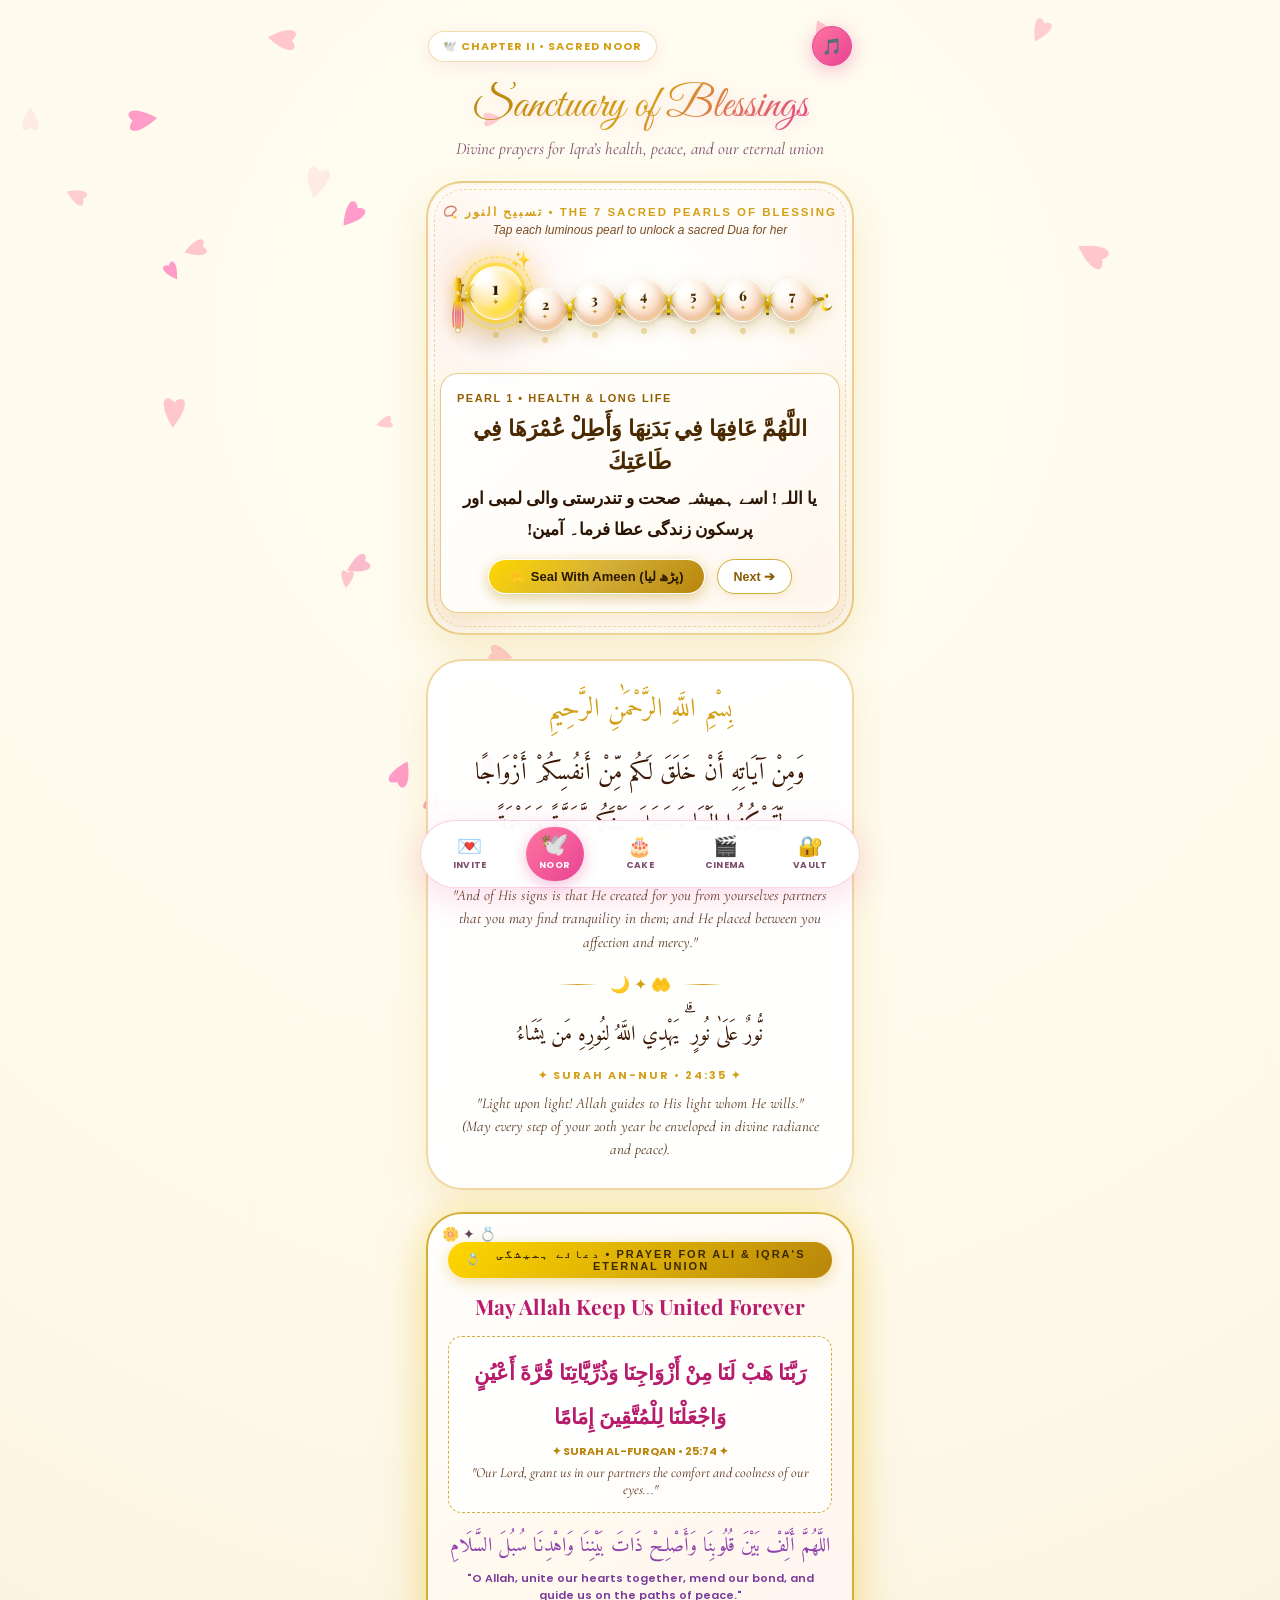
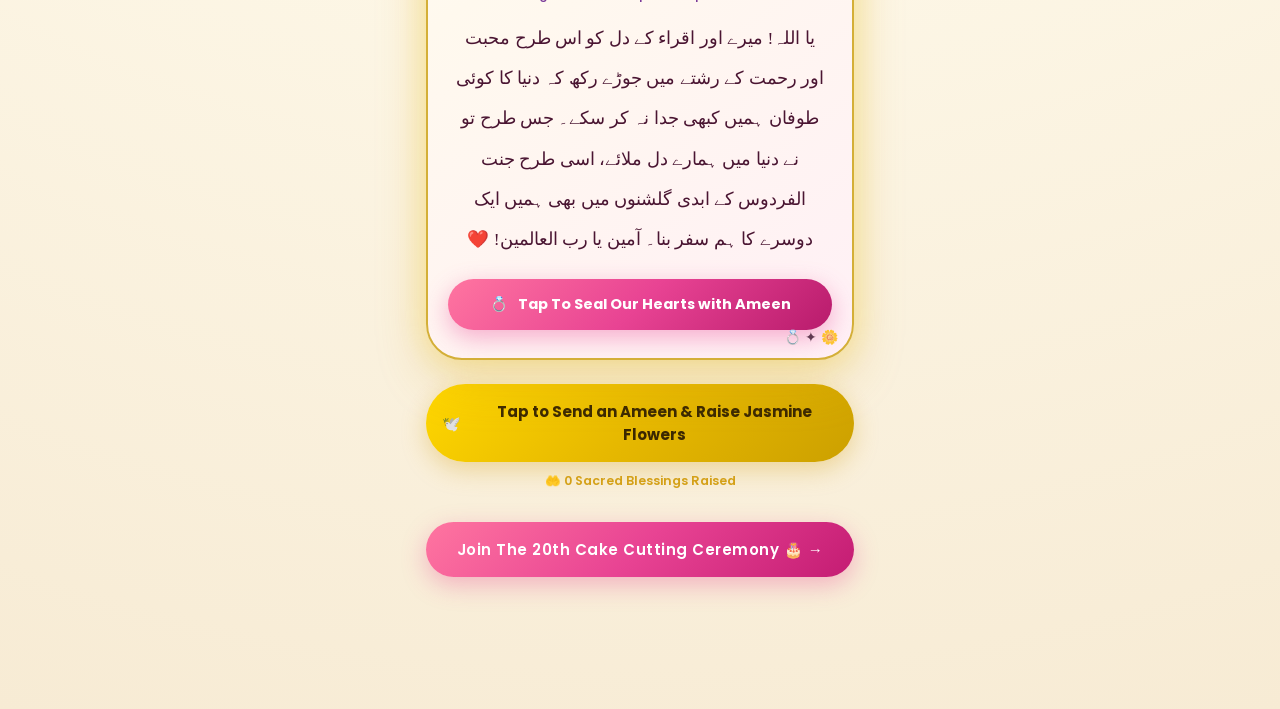
==== commit 29e320b0: "Personalize with Iqra's name across all 5 chapters (Invite, Cake, Blessings, Cinema, Vault)" ====
--- a/blessing.html
+++ b/blessing.html
@@ -736,7 +736,7 @@
     <h1 class="title-romantic" style="font-size: 44px; background: linear-gradient(135deg, #b8860b 0%, #d4a017 50%, #e84393 100%); -webkit-background-clip: text; -webkit-text-fill-color: transparent;">
       Sanctuary of Blessings
     </h1>
-    <p class="subtitle-soft">Divine prayers for your health, peace, and our eternal love</p>
+    <p class="subtitle-soft">Divine prayers for Iqra’s health, peace, and our eternal union</p>
 
     <!-- Shared SVG Gradients for Jewelry-Grade Tasbih -->
     <svg width="0" height="0" style="position: absolute; pointer-events: none;">
@@ -1052,8 +1052,8 @@
       <div class="tasbih-completion-banner" id="tasbihCompletionBanner" style="display: none;">
         <div style="font-size: 26px; margin-bottom: 4px;">🕊️💖✨</div>
         <div style="font-family: var(--font-arabic); font-size: 22px; color: var(--gold-warm); margin-bottom: 4px;">مَاشَاءَ اللَّهُ تَبَارَكَ اللَّهُ</div>
-        <div style="font-size: 15px; font-weight: 700; color: #3b1904; margin-bottom: 6px;">All 7 Sacred Blessings Sealed For Her 20th Birthday!</div>
-        <div style="font-family: var(--font-urdu); font-size: 15px; color: #5a2e05; line-height: 1.8;">یا رب العالمین! اس کی زندگی میں خوشیوں، سکون اور برکتوں کی بارش فرما، اور ہماری محبت کو ہمیشہ سلامت رکھ۔ آمین!</div>
+        <div style="font-size: 15px; font-weight: 700; color: #3b1904; margin-bottom: 6px;">All 7 Sacred Blessings Sealed For Iqra’s 20th Birthday!</div>
+        <div style="font-family: var(--font-urdu); font-size: 15px; color: #5a2e05; line-height: 1.8;">یا رب العالمین! اقراء کی زندگی میں خوشیوں، سکون اور برکتوں کی بارش فرما، اور ہماری محبت کو ہمیشہ سلامت رکھ۔ آمین!</div>
       </div>
     </div>
 
@@ -1095,7 +1095,7 @@
          ═══════════════════════════════════════════ -->
     <div class="eternal-union-chamber">
       <div class="union-crown-badge">
-        <span>💍</span> دعائے ہمیشگی • PRAYER FOR ETERNAL UNION
+        <span>💍</span> دعائے ہمیشگی • PRAYER FOR ALI & IQRA'S ETERNAL UNION
       </div>
 
       <h2 class="union-title">
@@ -1125,7 +1125,7 @@
 
       <!-- Soulful Urdu Vow -->
       <div class="union-urdu-vow">
-        یا اللہ! میرے اور اس کے دل کو اس طرح محبت اور رحمت کے رشتے میں جوڑے رکھ کہ دنیا کا کوئی طوفان ہمیں کبھی جدا نہ کر سکے۔  
+        یا اللہ! میرے اور اقراء کے دل کو اس طرح محبت اور رحمت کے رشتے میں جوڑے رکھ کہ دنیا کا کوئی طوفان ہمیں کبھی جدا نہ کر سکے۔  
         جس طرح تو نے دنیا میں ہمارے دل ملائے، اسی طرح جنت الفردوس کے ابدی گلشنوں میں بھی ہمیں ایک دوسرے کا ہم سفر بنا۔ آمین یا رب العالمین! ❤️
       </div>
 
@@ -1176,12 +1176,12 @@
       {
         badge: "Pearl 4 • Barakah in Her 20s",
         ar: "اللَّهُمَّ بَارِكْ لَهَا فِي عُمْرِهَا وَشَبَابِهَا وَعَمَلِهَا",
-        ur: "بیسویں سالگرہ پر یا رب! اس کی عمر اور جوانی میں بے حساب برکتیں اور خوشیاں عطا فرما۔ آمین!"
+        ur: "بیسویں سالگرہ پر یا رب! اقراء کی عمر اور جوانی میں بے حساب برکتیں اور خوشیاں عطا فرما۔ آمین!"
       },
       {
         badge: "Pearl 5 • Divine Protection from Harm",
         ar: "فَاللَّهُ خَيْرٌ حَافِظًا ۖ وَهُوَ أَرْحَمُ الرَّاحِمِينَ",
-        ur: "یا اللہ! اسے ہر بری نظر، ہر غم اور ہر مصیبت سے اپنی پناہ میں محفوظ رکھ۔ آمین!"
+        ur: "یا اللہ! اقراء کو ہر بری نظر، ہر غم اور ہر مصیبت سے اپنی پناہ میں محفوظ رکھ۔ آمین!"
       },
       {
         badge: "Pearl 6 • Fulfillment of Dreams",
